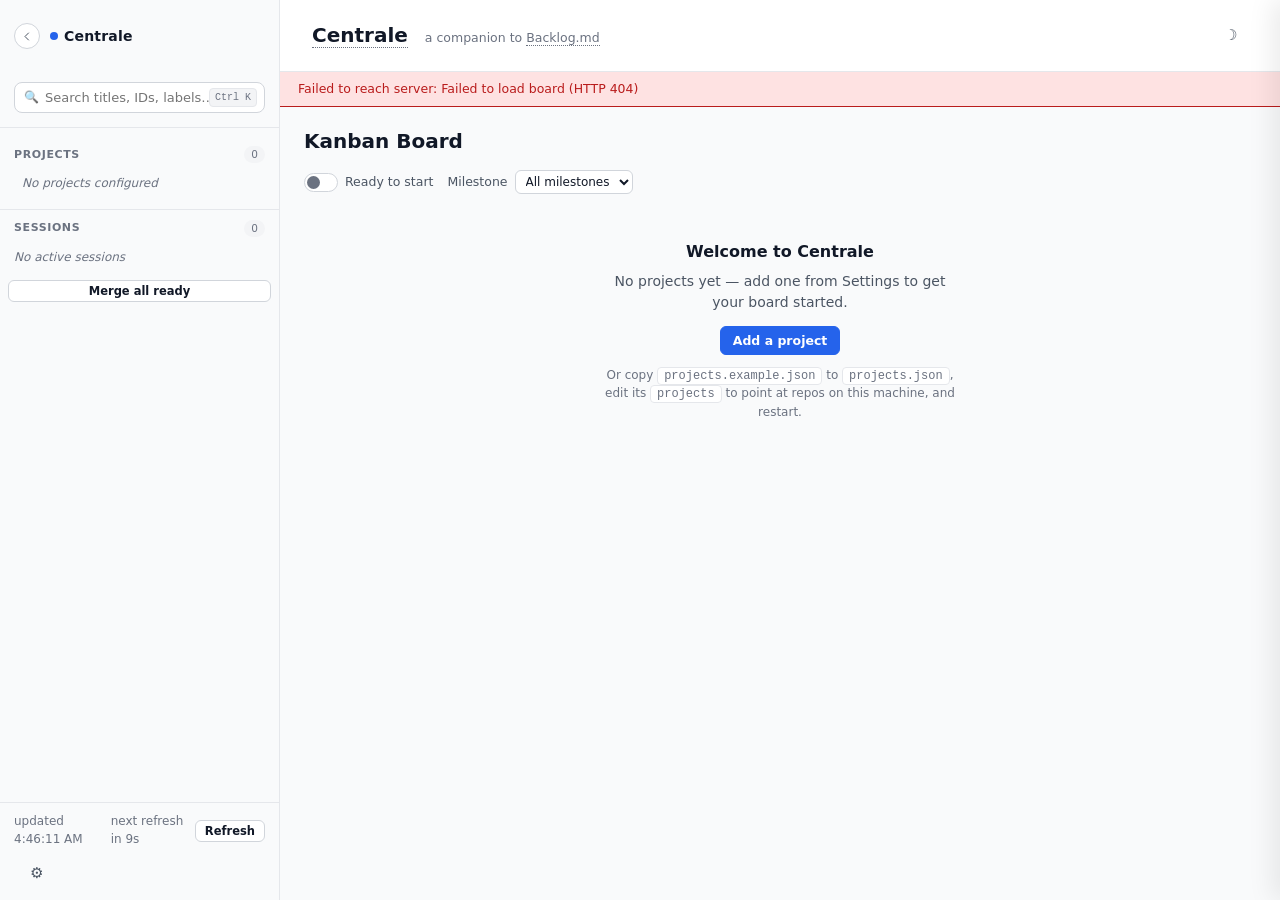
==== static/index.html @ 50bb57e1 "v0.1.0 — first public release" ====
<!DOCTYPE html>
<html lang="en">
<head>
<meta charset="UTF-8">
<meta name="viewport" content="width=device-width, initial-scale=1.0">
<title>Centrale</title>
<!-- Stays inline, in <head>, ahead of the stylesheet: it must run before
     the first styled paint or the wrong theme flashes. The external
     frontend files could not (they load at the end of <body>), so this
     one bootstrap's position is load-bearing and is deliberately not
     moved. -->
<script>
  // Applied before first paint to avoid a flash of the wrong theme.
  // Three states: an explicit choice (data-theme) always wins; with no
  // choice stored, plain CSS `@media (prefers-color-scheme)` follows the
  // system setting live, with no JS needed for that case.
  (function () {
    "use strict";
    var STORAGE_KEY = "centrale-theme";

    function readStored() {
      try {
        var v = window.localStorage.getItem(STORAGE_KEY);
        return (v === "light" || v === "dark") ? v : null;
      } catch (e) {
        return null;
      }
    }

    function apply(theme) {
      var root = document.documentElement;
      if (theme === "light" || theme === "dark") {
        root.setAttribute("data-theme", theme);
      } else {
        root.removeAttribute("data-theme");
      }
    }

    apply(readStored());

    window.CentraleTheme = {
      current: function () {
        var stored = readStored();
        if (stored) return stored;
        try {
          if (window.matchMedia && window.matchMedia("(prefers-color-scheme: dark)").matches) {
            return "dark";
          }
        } catch (e) { /* matchMedia unavailable: fall through to light */ }
        return "light";
      },
      hasExplicitChoice: function () { return !!readStored(); },
      set: function (theme) {
        apply(theme);
        try {
          if (theme === "light" || theme === "dark") {
            window.localStorage.setItem(STORAGE_KEY, theme);
          } else {
            window.localStorage.removeItem(STORAGE_KEY);
          }
        } catch (e) { /* storage unavailable: theme still applied in-memory */ }
      }
    };
  })();
</script>
<!-- Declared here so the browser stops guessing at /favicon.ico (which
     Centrale never served, so every load logged a 404). Sits after the
     theme bootstrap: that script must stay first in <head>. -->
<link rel="icon" type="image/svg+xml" href="/static/favicon.svg">
<link rel="stylesheet" href="/static/styles.css">
</head>
<body>

  <div id="app">
    <aside id="sidebar">
      <div id="sidebar-top">
        <button id="sidebar-toggle" type="button" title="Collapse sidebar" aria-label="Collapse sidebar">
          <!-- Same chevron Backlog.md's own sidebar toggle uses, so the two
               UIs agree on this control: a stroked chevron-left, not the
               filled ◀ glyph this button used to carry (whose weight and
               shape varied with the system font). Rotated 180° by CSS when
               the sidebar is collapsed. -->
          <svg viewBox="0 0 24 24" fill="none" stroke="currentColor" aria-hidden="true">
            <path stroke-linecap="round" stroke-linejoin="round" stroke-width="2" d="M15 19l-7-7 7-7"></path>
          </svg>
        </button>
        <div id="brand"><span class="dot"></span><span class="sidebar-full-only">Centrale</span></div>
      </div>

      <div id="search-box" class="sidebar-full-only">
        <span class="icon">&#128269;</span>
        <input id="search-input" type="text" placeholder="Search titles, IDs, labels&hellip;" autocomplete="off">
        <span class="kbd-hint" id="search-kbd-hint"></span>
        <button type="button" class="search-clear" id="search-clear" aria-label="Clear search" title="Clear search">&#10005;</button>
      </div>

      <nav id="sidebar-nav" class="sidebar-full-only">
        <div class="sidebar-section">
          <div class="sidebar-section-header">
            <span class="sidebar-section-title">Projects</span>
            <span class="sidebar-section-header-right">
              <button type="button" id="projects-reset-all" class="sidebar-reset-all" hidden>All</button>
              <span class="sidebar-section-count" id="projects-count">0</span>
            </span>
          </div>
          <div id="project-chips" class="sidebar-list"></div>
        </div>
        <div class="sidebar-section">
          <div class="sidebar-section-header">
            <span class="sidebar-section-title">Sessions</span>
            <span class="sidebar-section-count" id="sessions-count">0</span>
          </div>
          <div id="sessions-list" class="sidebar-list"></div>
          <button type="button" id="harvest-all-btn" class="btn btn-sm" title="Merge every task/&lt;id&gt; branch across all projects whose safety gates all pass">Merge all ready</button>
        </div>
      </nav>

      <div id="sidebar-footer" class="sidebar-full-only">
        <div id="refresh-area">
          <span id="last-updated"></span>
          <span id="countdown"></span>
          <button class="btn btn-sm" id="refresh-btn">Refresh</button>
        </div>
        <div id="footer-credit">
          <!-- task-107: the build THIS server process started from, as a
               quiet credit beside the gear -- not a control. Filled in by
               shell.js from the board payload; empty until the first
               board load answers. -->
          <span id="version"></span>
          <button type="button" id="settings-open" title="Settings" aria-label="Settings">&#9881;</button>
        </div>
      </div>
    </aside>

    <div id="main">
      <header id="header">
        <!-- task-98: the product's own name is its front door -- anyone
             running Centrale can get from the header to where it came
             from. Styled by inheritance so the h1 still reads as a
             title; see "#header h1 > a" in static/styles.css. -->
        <h1><a href="https://github.com/levantlabs/centrale" target="_blank" rel="noopener noreferrer">Centrale</a> <span class="tagline">a companion to <a href="https://github.com/MrLesk/Backlog.md" target="_blank" rel="noopener noreferrer">Backlog.md</a></span></h1>
        <button id="theme-toggle" type="button" title="Toggle theme"></button>
      </header>

      <div id="global-error" hidden></div>
      <div id="project-errors" hidden></div>
      <div id="tmux-hint-banner" hidden>
        <span id="tmux-hint-text"></span>
        <button type="button" id="tmux-hint-dismiss" aria-label="Dismiss">&#10005;</button>
      </div>
      <!-- task-128: shown only while the checkout this server runs from
           has moved past the commit the process loaded -- the code on
           disk has changed and a restart is needed. Filled in by
           shell.js from the board payload's codeDrift; hidden whenever
           that is null, absent, or the server cannot tell. No dismiss:
           the one way to make it go away is the restart it asks for. -->
      <div id="code-drift-banner" hidden role="status">
        <span id="code-drift-text"></span>
      </div>

      <main id="board-wrap">
        <div id="page-heading-row">
          <h2 id="page-title">Kanban Board</h2>
        </div>
        <div id="filter-row">
          <label class="toggle-field" title="Show only tasks that can be started now: not done, not in progress, and no unfinished dependencies">
            <span class="switch">
              <input type="checkbox" id="ready-toggle">
              <span class="track"><span class="knob"></span></span>
            </span>
            Ready to start
          </label>
          <label class="select-field" id="milestone-field" hidden title="Show only tasks in one milestone. Populated from the milestones present on the loaded board -- milestones themselves are created and renamed with the backlog CLI, not here.">
            Milestone
            <select id="milestone-filter" class="filter-select"></select>
          </label>
        </div>
        <div id="loading-hint">
          <h2>Loading board&hellip;</h2>
          <div>Fetching <code>/api/board</code></div>
        </div>
        <div id="empty-hint" hidden>
          <h2>Welcome to Centrale</h2>
          <div>No projects yet — add one from Settings to get your board started.</div>
          <button type="button" id="empty-hint-add-project" class="btn btn-primary">Add a project</button>
          <div id="empty-hint-alt">Or copy <code>projects.example.json</code> to <code>projects.json</code>, edit its <code>projects</code> to point at repos on this machine, and restart.</div>
        </div>
        <div id="board" hidden></div>
      </main>
    </div>
  </div>

  <div id="drawer-backdrop"></div>
  <aside id="drawer" aria-hidden="true">
    <div id="drawer-header">
      <div class="top-row">
        <div>
          <div id="drawer-title">&nbsp;</div>
          <div id="drawer-id"></div>
        </div>
        <div id="drawer-header-actions">
          <button id="drawer-open-board" class="btn btn-sm" title="Open this task on the Backlog.md board">Open task</button>
          <button id="drawer-close" title="Close (Esc)">&#10005;</button>
        </div>
      </div>
      <div id="drawer-meta-row"></div>
    </div>
    <!-- tabindex="-1" so a refresh that rebuilt the body has somewhere
         inside the drawer to put keyboard focus when the element that
         had it is gone (task-127). Not tab-reachable: only the
         restore path ever focuses it. -->
    <div id="drawer-body" tabindex="-1"></div>
    <div id="drawer-session-area"></div>
    <div id="drawer-pane-area"></div>
    <div id="drawer-harvest-area"></div>
    <div id="drawer-spawn-area"></div>
  </aside>

  <!-- task-73: session theater. Same skeleton as the settings modal
       below; its content is the drawer's #drawer-pane-area node, moved
       in here while open (see openTheater) -- so it is empty otherwise. -->
  <div id="theater-backdrop"></div>
  <div id="theater" role="dialog" aria-modal="true" aria-labelledby="drawer-pane-title" aria-hidden="true"></div>

  <div id="settings-backdrop"></div>
  <div id="settings-modal" role="dialog" aria-modal="true" aria-labelledby="settings-title" aria-hidden="true">
    <div id="settings-header">
      <span id="settings-title">Settings</span>
      <button type="button" id="settings-close" title="Close (Esc)" aria-label="Close settings">&#10005;</button>
    </div>
    <div id="settings-body">
      <div class="settings-section">
        <label class="toggle-field" for="settings-harvest-mode-toggle" title="When on, a background thread merges any branch that passes all five safety gates on its own, roughly every 30 seconds -- no click needed.">
          <span class="switch">
            <input type="checkbox" id="settings-harvest-mode-toggle">
            <span class="track"><span class="knob"></span></span>
          </span>
          Automatically merge branches when all safety gates pass
        </label>
        <div class="settings-hint">Read live -- takes effect on the next auto-merge cycle, no restart needed.</div>
        <div class="settings-field-error" id="settings-error-harvestMode" hidden></div>
      </div>

      <div class="settings-section">
        <label class="toggle-field" for="settings-session-preview-toggle" title="When on, the task drawer of a task with a live tmux session shows a read-only, ~2s-refreshing capture of what the agent is displaying. Off disables the drawer section AND the /api/session-pane endpoint.">
          <span class="switch">
            <input type="checkbox" id="settings-session-preview-toggle">
            <span class="track"><span class="knob"></span></span>
          </span>
          Show the live session pane in the task drawer
        </label>
        <div class="settings-hint">Read-only view of the agent's tmux pane, refreshed about every 2s while the drawer is open. Off also disables the server endpoint, not just the UI.</div>
        <label class="toggle-field" for="settings-session-reply-toggle" id="settings-session-reply-field" style="margin-top: 10px;" title="When on, the live pane gets a single-line reply box plus Esc and Enter buttons, delivered straight into the agent's tmux session (the line as a bracketed paste plus Enter, the two keys by tmux send-keys). Off removes them AND makes POST /api/session-input refuse, while the read-only pane keeps working. Needs the live pane above.">
          <span class="switch">
            <input type="checkbox" id="settings-session-reply-toggle">
            <span class="track"><span class="knob"></span></span>
          </span>
          Allow replying to the agent from the drawer (send text and keys)
        </label>
        <div class="settings-hint">Single-line text replies plus the Esc and Enter keys -- no multi-line input, and no other key. Off removes the reply row and makes the reply endpoint refuse; the read-only pane stays on. Stored as <code>sessionPreview.mode</code>: <code>interact</code> / <code>view</code> / <code>off</code>.</div>
        <div class="settings-field-error" id="settings-error-sessionPreviewMode" hidden></div>
      </div>

      <div class="settings-section">
        <label class="settings-label" for="settings-refresh-interval">Board auto-refresh interval (seconds)</label>
        <input type="number" id="settings-refresh-interval" class="settings-input" min="5" step="1">
        <div class="settings-hint">Only affects future refreshes -- won't change the countdown already running.</div>
        <div class="settings-field-error" id="settings-error-refreshIntervalSeconds" hidden></div>
      </div>

      <div class="settings-section">
        <div class="settings-label">Per-project test command</div>
        <div class="settings-hint" style="margin-top: 0; margin-bottom: 8px;">
          Run against the merged tree before a merge completes; empty = no test gate. Only affects future merge attempts.
        </div>
        <div id="settings-check-commands"></div>
      </div>

      <!-- task-78: the Agents editor. A <details> collapsed by default so
           the settings view stays as quiet as before until it is opened;
           the summary line carries what the old Default-agent section
           showed (the current default) so nothing is lost while closed.
           If the modal ever needs a third heavyweight section, THAT is
           when tabs happen -- not now. -->
      <details class="settings-section" id="settings-agents-section">
        <summary id="settings-agents-summary" title="Which CLI gets spawned for a task, by assignee name. Click to expand.">Agents</summary>
        <div class="settings-agents-body">
          <div class="settings-hint settings-agents-store">Stored in <code>projects.json</code> (the <code>"agents"</code> map next to <code>server.py</code>) -- hand-edit it there if you prefer; edits made here apply live to the next spawn, no restart.</div>
          <div id="settings-agents-table"></div>
          <button type="button" id="settings-add-agent-btn" class="btn btn-sm">+ Add agent</button>
          <div class="settings-field-error" id="settings-error-agents" hidden></div>
          <label class="settings-label settings-agents-default-label" for="settings-default-agent">Default agent</label>
          <select id="settings-default-agent" class="settings-input"></select>
          <div class="settings-hint">Used to spawn a task when no assignee matches a configured agent name.</div>
          <div class="settings-field-error" id="settings-error-defaultAgent" hidden></div>
          <div class="settings-hint">Agent changes are saved with the Save button below, together with the other settings.</div>
        </div>
      </details>

      <div class="settings-section">
        <div class="settings-label">Projects</div>
        <div class="settings-hint" style="margin-top: 0; margin-bottom: 8px;">
          Removing a project only removes it from this dashboard's config -- the repo itself is never touched.
        </div>
        <div id="settings-projects-list"></div>
      </div>

      <div class="settings-section">
        <div class="settings-label">Add a project</div>
        <input type="text" id="settings-add-project-name" class="settings-input" placeholder="Name (e.g. my-app)">
        <div class="settings-field-error" id="settings-error-addProject.name" hidden></div>
        <input type="text" id="settings-add-project-path" class="settings-input" style="margin-top: 6px;" placeholder="Path (e.g. ~/code/my-app)">
        <div class="settings-field-error" id="settings-error-addProject.path" hidden></div>
        <label class="toggle-field" style="margin-top: 10px;" title="Only needed if the repo has no backlog/config.yml yet -- runs 'backlog init' in it.">
          <span class="switch">
            <input type="checkbox" id="settings-add-project-init">
            <span class="track"><span class="knob"></span></span>
          </span>
          Initialize Backlog.md in this repo
        </label>
        <div id="settings-add-project-status" class="settings-hint"></div>
        <button type="button" id="settings-add-project-btn" class="btn btn-sm" style="margin-top: 10px;">Add project</button>
      </div>
    </div>
    <div id="settings-footer">
      <div id="settings-status"></div>
      <button type="button" id="settings-save" class="btn btn-primary">Save</button>
    </div>
  </div>

  <div id="toast-container"></div>

<!-- The frontend: one plain script tag per concern (task-89), all of
     them here at the end of <body> rather than in <head>, because the
     code queries and wires up the markup above as soon as it runs -- so
     this position (DOM already parsed) is load-bearing and there is no
     defer/async. No build step, no bundler, no modules: the files share
     one window.Centrale namespace object, and every cross-file reference
     goes through it (see static/state.js for that seam), which makes
     those references late-bound and this order almost free.

     Almost: a few of the files run statements as they load -- state.js
     reads localStorage, pane.js/shell.js/settings.js attach listeners to
     the markup, main.js fires the first refresh -- so state.js and
     dom.js have to come before those, and main.js has to come last.
     Otherwise the files keep the order the sections had inside the
     single app.js they were split out of. -->
<script src="/static/state.js"></script>
<script src="/static/dom.js"></script>
<script src="/static/api.js"></script>
<script src="/static/tasks.js"></script>
<script src="/static/feedback.js"></script>
<script src="/static/board.js"></script>
<script src="/static/spawn.js"></script>
<script src="/static/harvest.js"></script>
<script src="/static/sessions.js"></script>
<script src="/static/drawer.js"></script>
<script src="/static/pane.js"></script>
<script src="/static/shell.js"></script>
<script src="/static/settings.js"></script>
<script src="/static/main.js"></script>
</body>
</html>
---- static/styles.css ----
/* Palette mirrors Backlog.md's own web UI: Tailwind gray/blue, white
     surfaces over a gray-50 canvas in light, gray-800 surfaces over a
     gray-900 canvas in dark. Light is the default; dark applies either
     automatically (prefers-color-scheme, no stored choice) or explicitly
     ([data-theme], set by the toggle button and persisted). */
  :root {
    color-scheme: light dark;
    --bg: #f9fafb;
    --bg-elevated: #ffffff;
    --bg-card: #ffffff;
    --bg-card-hover: #f9fafb;
    --bg-hover: #f3f4f6;
    --bg-input: #ffffff;
    --border: #e5e7eb;
    --border-strong: #d1d5db;
    --text: #111827;
    --text-dim: #4b5563;
    --text-faint: #6b7280;
    --accent: #2563eb;
    --accent-strong: #1d4ed8;
    --accent-dim: #eff6ff;
    --focus-ring: rgba(59, 130, 246, 0.5);
    --danger: #b91c1c;
    --danger-dim: #fee2e2;
    --warning: #92400e;
    --warning-dim: #fef3c7;
    --success: #15803d;
    --success-dim: #dcfce7;
    --low: #374151;
    --low-dim: #f3f4f6;
    --backdrop: rgba(0, 0, 0, 0.4);
    --shadow-sm: 0 1px 2px 0 rgb(0 0 0 / 0.05);
    --shadow-md: 0 1px 3px 0 rgb(0 0 0 / 0.1), 0 1px 2px -1px rgb(0 0 0 / 0.1);
    --shadow-lg: 0 10px 15px -3px rgb(0 0 0 / 0.1), 0 4px 6px -4px rgb(0 0 0 / 0.1);
    --shadow-drawer: -8px 0 24px rgb(0 0 0 / 0.08);
    --scrollbar-thumb: rgba(0, 0, 0, 0.22);
    --scrollbar-thumb-hover: rgba(0, 0, 0, 0.36);
    --radius-sm: 6px;
    --radius: 8px;
    --radius-lg: 12px;
    --font: ui-sans-serif, system-ui, sans-serif, "Apple Color Emoji", "Segoe UI Emoji", "Segoe UI Symbol", "Noto Color Emoji";
    --mono: ui-monospace, SFMono-Regular, Menlo, Monaco, Consolas, "Liberation Mono", "Courier New", monospace;
  }

  @media (prefers-color-scheme: dark) {
    /* Only when the user hasn't made an explicit choice (no [data-theme]) --
       an explicit choice always wins over the system preference. */
    :root:not([data-theme]) {
      color-scheme: dark;
      --bg: #111827;
      --bg-elevated: #111827;
      --bg-card: #1f2937;
      --bg-card-hover: #374151;
      --bg-hover: #374151;
      --bg-input: #374151;
      --border: #374151;
      --border-strong: #4b5563;
      --text: #f3f4f6;
      --text-dim: #9ca3af;
      --text-faint: #6b7280;
      --accent-dim: rgba(37, 99, 235, 0.2);
      --focus-ring: rgba(96, 165, 250, 0.5);
      --danger: #fca5a5;
      --danger-dim: rgba(127, 29, 29, 0.35);
      --warning: #fcd34d;
      --warning-dim: rgba(120, 53, 15, 0.35);
      --success: #86efac;
      --success-dim: rgba(20, 83, 45, 0.35);
      --low: #d1d5db;
      --low-dim: rgba(55, 65, 81, 0.6);
      --backdrop: rgba(0, 0, 0, 0.6);
      --shadow-sm: 0 1px 2px 0 rgb(0 0 0 / 0.3);
      --shadow-md: 0 1px 3px 0 rgb(0 0 0 / 0.4), 0 1px 2px -1px rgb(0 0 0 / 0.4);
      --shadow-lg: 0 10px 15px -3px rgb(0 0 0 / 0.4), 0 4px 6px -4px rgb(0 0 0 / 0.4);
      --shadow-drawer: -8px 0 28px rgb(0 0 0 / 0.45);
      --scrollbar-thumb: rgba(255, 255, 255, 0.2);
      --scrollbar-thumb-hover: rgba(255, 255, 255, 0.36);
    }
  }

  :root[data-theme="dark"] {
    color-scheme: dark;
    --bg: #111827;
    --bg-elevated: #111827;
    --bg-card: #1f2937;
    --bg-card-hover: #374151;
    --bg-hover: #374151;
    --bg-input: #374151;
    --border: #374151;
    --border-strong: #4b5563;
    --text: #f3f4f6;
    --text-dim: #9ca3af;
    --text-faint: #6b7280;
    --accent-dim: rgba(37, 99, 235, 0.2);
    --focus-ring: rgba(96, 165, 250, 0.5);
    --danger: #fca5a5;
    --danger-dim: rgba(127, 29, 29, 0.35);
    --warning: #fcd34d;
    --warning-dim: rgba(120, 53, 15, 0.35);
    --success: #86efac;
    --success-dim: rgba(20, 83, 45, 0.35);
    --low: #d1d5db;
    --low-dim: rgba(55, 65, 81, 0.6);
    --backdrop: rgba(0, 0, 0, 0.6);
    --shadow-sm: 0 1px 2px 0 rgb(0 0 0 / 0.3);
    --shadow-md: 0 1px 3px 0 rgb(0 0 0 / 0.4), 0 1px 2px -1px rgb(0 0 0 / 0.4);
    --shadow-lg: 0 10px 15px -3px rgb(0 0 0 / 0.4), 0 4px 6px -4px rgb(0 0 0 / 0.4);
    --shadow-drawer: -8px 0 28px rgb(0 0 0 / 0.45);
    --scrollbar-thumb: rgba(255, 255, 255, 0.2);
    --scrollbar-thumb-hover: rgba(255, 255, 255, 0.36);
  }

  * { box-sizing: border-box; }

  html, body {
    height: 100%;
    margin: 0;
    background: var(--bg);
    color: var(--text);
    font-family: var(--font);
    font-size: 14px;
    line-height: 1.45;
    -webkit-font-smoothing: antialiased;
  }

  body {
    display: flex;
    flex-direction: column;
    overflow: hidden;
    transition: background-color .15s ease, color .15s ease;
  }

  * { scrollbar-width: thin; scrollbar-color: var(--scrollbar-thumb) transparent; }
  ::-webkit-scrollbar { width: 10px; height: 10px; }
  ::-webkit-scrollbar-track { background: transparent; }
  ::-webkit-scrollbar-thumb { background-color: var(--scrollbar-thumb); border-radius: 6px; border: 2px solid transparent; background-clip: padding-box; }
  ::-webkit-scrollbar-thumb:hover { background-color: var(--scrollbar-thumb-hover); background-clip: padding-box; }

  button {
    font-family: inherit;
    font-size: inherit;
    cursor: pointer;
  }

  button:disabled { cursor: not-allowed; opacity: 0.55; }

  input[type="text"], input[type="search"] {
    font-family: inherit;
    font-size: inherit;
  }

  a { color: var(--accent); }

  /* ---------------- App shell: sidebar + main ---------------- */

  #app {
    flex: 1 1 auto;
    min-height: 0;
    display: flex;
    flex-direction: row;
    overflow: hidden;
  }

  #sidebar {
    flex: none;
    width: 280px;
    background: var(--bg);
    border-right: 1px solid var(--border);
    display: flex;
    flex-direction: column;
    min-height: 0;
    transition: width .2s ease;
  }
  #sidebar.collapsed { width: 60px; }
  #sidebar.collapsed .sidebar-full-only { display: none; }

  #main {
    flex: 1 1 auto;
    min-width: 0;
    min-height: 0;
    display: flex;
    flex-direction: column;
    overflow: hidden;
  }

  #sidebar-top {
    flex: none;
    display: flex;
    align-items: center;
    gap: 10px;
    padding: 0 14px;
    min-height: 72px;
  }

  #sidebar-toggle {
    flex: none;
    width: 26px; height: 26px;
    border-radius: 50%;
    border: 1px solid var(--border-strong);
    background: var(--bg-card);
    color: var(--text-dim);
    display: flex;
    align-items: center;
    justify-content: center;
    font-size: 11px;
    line-height: 1;
    transition: border-color .12s ease, color .12s ease, transform .2s ease;
  }
  #sidebar-toggle svg { width: 15px; height: 15px; display: block; }
  #sidebar-toggle:hover { color: var(--text); border-color: var(--accent); }
  #sidebar.collapsed #sidebar-toggle { transform: rotate(180deg); }

  #brand {
    font-weight: 700;
    font-size: 14px;
    letter-spacing: 0.2px;
    color: var(--text);
    display: flex;
    align-items: center;
    gap: 6px;
    white-space: nowrap;
    overflow: hidden;
  }
  #brand .dot { width: 8px; height: 8px; border-radius: 50%; background: var(--accent); flex: none; }

  #search-box {
    flex: none;
    position: relative;
    display: flex;
    align-items: center;
    padding: 10px 14px 14px;
    border-bottom: 1px solid var(--border);
  }
  #search-box input {
    width: 100%;
    background: var(--bg-input);
    border: 1px solid var(--border-strong);
    color: var(--text);
    border-radius: var(--radius);
    padding: 7px 28px 7px 30px;
    outline: none;
    font-size: 13px;
    transition: border-color .12s ease, box-shadow .12s ease;
  }
  #search-box input:focus { border-color: var(--accent); box-shadow: 0 0 0 3px var(--focus-ring); }
  #search-box .icon {
    position: absolute;
    left: 24px;
    color: var(--text-faint);
    pointer-events: none;
    font-size: 12px;
  }
  #search-box .kbd-hint {
    position: absolute;
    right: 22px;
    color: var(--text-faint);
    background: var(--bg-hover);
    border: 1px solid var(--border);
    border-radius: 4px;
    padding: 1px 5px;
    font-size: 10px;
    font-family: var(--mono);
    line-height: 1.5;
    pointer-events: none;
    white-space: nowrap;
  }
  /* Hidden once the field is focused or has a query, so it never
     overlaps typed text (mirrors the same idle-hint convention as
     search bars with a visible keyboard shortcut elsewhere). */
  #search-box input:focus ~ .kbd-hint,
  #search-box input:not(:placeholder-shown) ~ .kbd-hint {
    display: none;
  }

  /* The right-hand slot swaps with the kbd hint: empty shows the
     shortcut chip above, a non-empty query shows this clear button
     instead (regardless of focus) -- the two conditions never overlap,
     since :placeholder-shown reflects the value alone. */
  #search-box .search-clear {
    display: none;
    position: absolute;
    /* Positioned against #search-box, which carries 14px of horizontal
       padding -- so an 8px inset INSIDE the input's right edge is 22px
       from the box. At 8px the button overhung the input's border by
       exactly 6px and read as sitting outside the field. */
    right: 22px;
    align-items: center;
    justify-content: center;
    width: 20px;
    height: 20px;
    background: transparent;
    border: none;
    border-radius: 4px;
    color: var(--text-faint);
    font-size: 11px;
    line-height: 1;
    cursor: pointer;
    transition: color .12s ease, background .12s ease;
  }
  #search-box input:not(:placeholder-shown) ~ .search-clear { display: flex; }
  #search-box .search-clear:hover { color: var(--text-dim); background: var(--bg-hover); }
  #search-box .search-clear:focus-visible { outline: none; box-shadow: 0 0 0 3px var(--focus-ring); }

  #sidebar-nav {
    flex: 1 1 auto;
    overflow-y: auto;
    overflow-x: hidden;
    min-height: 0;
    padding: 8px 0;
  }

  .sidebar-section { padding: 6px 0; }
  .sidebar-section + .sidebar-section { border-top: 1px solid var(--border); margin-top: 4px; }
  .sidebar-section-header {
    display: flex;
    align-items: center;
    justify-content: space-between;
    padding: 4px 14px 6px;
  }
  .sidebar-section-title {
    font-size: 11px;
    font-weight: 700;
    text-transform: uppercase;
    letter-spacing: 0.6px;
    color: var(--text-faint);
  }
  .sidebar-section-count {
    font-size: 10.5px;
    color: var(--text-faint);
    background: var(--bg-hover);
    border-radius: 999px;
    padding: 1px 7px;
  }
  .sidebar-section-header-right {
    display: flex;
    align-items: center;
    gap: 6px;
  }
  .sidebar-reset-all {
    font-size: 10.5px;
    font-weight: 600;
    color: var(--accent);
    background: transparent;
    border: none;
    padding: 1px 4px;
    border-radius: 4px;
    cursor: pointer;
  }
  .sidebar-reset-all:hover { background: var(--accent-dim); }
  .sidebar-reset-all:focus-visible { outline: none; box-shadow: 0 0 0 3px var(--focus-ring); }
  .sidebar-list {
    display: flex;
    flex-direction: column;
    gap: 2px;
    padding: 0 8px;
  }
  .sidebar-empty {
    color: var(--text-faint);
    font-size: 12px;
    font-style: italic;
    padding: 6px 14px;
  }

  #harvest-all-btn {
    display: block;
    width: calc(100% - 16px);
    margin: 8px 8px 0;
  }

  #sidebar-footer {
    /* Refresh status on the left, the version credit and the settings
       gear together on the right (task-107) -- the two are one flex
       child so space-between keeps the credit BESIDE the gear instead
       of centring it between the two ends. */
    flex: none;
    display: flex;
    align-items: center;
    justify-content: space-between;
    gap: 8px;
    flex-wrap: wrap;
    padding: 10px 14px;
    border-top: 1px solid var(--border);
  }

  #footer-credit {
    display: flex;
    align-items: center;
    gap: 6px;
    min-width: 0;
  }

  /* task-107: which build this server process is running. Deliberately
     quiet -- the same faint colour and size as the refresh status
     across the footer, no border, no hover, no pointer: it is a credit
     to read, not a control to press. Ellipsised rather than wrapped so
     a long describe string ("v0.1.0-14-g4570911-dirty") can never push
     the gear off the row. */
  #version {
    font-size: 11px;
    color: var(--text-faint);
    white-space: nowrap;
    overflow: hidden;
    text-overflow: ellipsis;
    font-variant-numeric: tabular-nums;
  }

  #theme-toggle, #settings-open {
    background: transparent;
    border: none;
    color: var(--text-dim);
    width: 34px; height: 34px;
    border-radius: var(--radius);
    display: flex;
    align-items: center;
    justify-content: center;
    flex: none;
    font-size: 15px;
    line-height: 1;
    transition: background .12s ease, color .12s ease;
  }
  #theme-toggle:hover, #settings-open:hover { color: var(--text); background: var(--bg-hover); }
  #theme-toggle:focus-visible, #settings-open:focus-visible { outline: none; box-shadow: 0 0 0 3px var(--focus-ring); }

  /* Project + session rows, both rendered as full-width list rows (not
     pill chips) inside the sidebar's PROJECTS / SESSIONS sections. */
  .chip {
    display: flex;
    align-items: center;
    gap: 8px;
    width: 100%;
    padding: 7px 8px;
    border-radius: var(--radius-sm);
    font-size: 12.5px;
    font-weight: 500;
    background: transparent;
    color: var(--text-dim);
    user-select: none;
  }
  .chip-btn { transition: background .12s ease, color .12s ease, opacity .12s ease; }
  .chip-btn.active { background: var(--accent-dim); color: var(--accent); font-weight: 600; }
  .chip-btn:not(.active) { opacity: 0.6; }
  .chip-btn:hover { background: var(--bg-hover); opacity: 1; }
  .chip-btn .warn-mark { color: var(--warning); font-weight: 800; }
  .chip-checkbox {
    flex: none;
    width: 13px;
    height: 13px;
    margin: 0;
    accent-color: var(--text-dim);
    cursor: pointer;
  }
  .chip-checkbox:focus-visible { outline: none; box-shadow: 0 0 0 3px var(--focus-ring); border-radius: 3px; }
  .chip .proj-name { flex: 1 1 auto; min-width: 0; overflow: hidden; text-overflow: ellipsis; white-space: nowrap; }
  .chip .proj-count {
    flex: none;
    font-size: 10.5px;
    font-weight: 600;
    color: var(--text-faint);
    background: var(--bg-hover);
    border-radius: 999px;
    padding: 1px 6px;
  }

  /* ---------------- Slim main-content top bar ---------------- */

  #header {
    flex: none;
    display: flex;
    align-items: center;
    justify-content: space-between;
    padding: 0 32px;
    height: 72px;
    background: var(--bg-elevated);
    border-bottom: 1px solid var(--border);
    z-index: 20;
  }
  #header h1 {
    font-size: 20px;
    font-weight: 700;
    margin: 0;
    color: var(--text);
  }
  #header h1 .tagline {
    margin-left: 10px;
    font-size: 12.5px;
    font-weight: 400;
    color: var(--text-faint);
  }
  /* task-98: the name links to Centrale's own repository, the same quiet
     treatment the tagline's Backlog.md credit gets one rule below -- the
     text's own colour, a dotted underline that goes solid on hover. The
     underline is drawn at the tagline's faint colour rather than at
     currentColor: under 20px bold at the title's full strength a dotted
     rule reads as a solid one, which both shouts and leaves the hover
     state indistinguishable from the resting one. Faint at rest,
     currentColor and solid on hover, so the header stays a title with
     two links in it rather than a row of links. */
  #header h1 > a {
    color: inherit;
    text-decoration: none;
    border-bottom: 1px dotted var(--text-faint);
  }
  #header h1 > a:hover {
    border-bottom-style: solid;
    border-bottom-color: currentColor;
  }
  #header h1 > a:focus-visible {
    outline: 2px solid var(--accent);
    outline-offset: 2px;
    border-radius: 2px;
  }
  /* The tagline names Backlog.md, so it links to it -- the credit belongs
     where the name is. Styled as part of the tagline (same faint colour,
     underline only on hover) so it stays a quiet credit rather than a
     call to action; the rule above gives the title's own link the same
     treatment at the title's colour. */
  #header h1 .tagline a {
    color: inherit;
    text-decoration: none;
    border-bottom: 1px dotted currentColor;
  }
  #header h1 .tagline a:hover { color: var(--text-dim); border-bottom-style: solid; }
  #header h1 .tagline a:focus-visible {
    outline: 2px solid var(--accent);
    outline-offset: 2px;
    border-radius: 2px;
  }

  /* ---------------- Page heading + filter row ---------------- */

  #page-heading-row {
    flex: none;
    display: flex;
    align-items: center;
    justify-content: space-between;
    gap: 12px;
    margin-bottom: 14px;
  }
  #page-title {
    font-size: 20px;
    font-weight: 700;
    margin: 0;
    color: var(--text);
  }

  #filter-row {
    flex: none;
    display: flex;
    flex-wrap: wrap;
    align-items: center;
    gap: 14px;
    margin-bottom: 16px;
  }

  .toggle-field {
    display: flex;
    align-items: center;
    gap: 7px;
    font-size: 12.5px;
    color: var(--text-dim);
    user-select: none;
  }

  .switch {
    position: relative;
    width: 34px;
    height: 19px;
    flex: none;
  }
  .switch input { opacity: 0; width: 0; height: 0; }
  .switch .track {
    position: absolute;
    inset: 0;
    background: var(--bg-input);
    border: 1px solid var(--border-strong);
    border-radius: 999px;
    transition: background .15s ease, border-color .15s ease;
  }
  .switch .knob {
    position: absolute;
    top: 2px; left: 2px;
    width: 13px; height: 13px;
    background: var(--text-faint);
    border-radius: 50%;
    transition: transform .15s ease, background .15s ease;
  }
  .switch input:checked + .track { background: var(--accent-dim); border-color: var(--accent); }
  .switch input:checked + .track .knob { transform: translateX(15px); background: var(--accent); }
  .switch input:disabled + .track { opacity: .45; cursor: not-allowed; }
  .toggle-field.disabled { color: var(--text-faint); cursor: not-allowed; }

  /* task-86: the milestone dropdown sits in the same filter row as the
     ready toggle and borrows its label typography. */
  .select-field {
    display: flex;
    align-items: center;
    gap: 7px;
    font-size: 12.5px;
    color: var(--text-dim);
    user-select: none;
  }
  .filter-select {
    background: var(--bg-input);
    border: 1px solid var(--border-strong);
    color: var(--text);
    padding: 3px 6px;
    border-radius: var(--radius-sm);
    font-size: 12px;
    font-family: inherit;
    max-width: 260px;
  }
  .filter-select:focus { outline: none; border-color: var(--accent); box-shadow: 0 0 0 3px var(--focus-ring); }

  /* ---------------- Settings modal ---------------- */

  #settings-backdrop {
    position: fixed;
    inset: 0;
    background: var(--backdrop);
    opacity: 0;
    pointer-events: none;
    transition: opacity .16s ease;
    z-index: 60;
  }
  #settings-backdrop.open { opacity: 1; pointer-events: auto; }

  #settings-modal {
    position: fixed;
    top: 50%; left: 50%;
    transform: translate(-50%, -48%);
    width: 480px;
    max-width: 92vw;
    max-height: 84vh;
    background: var(--bg-elevated);
    border: 1px solid var(--border);
    border-radius: var(--radius);
    box-shadow: var(--shadow-drawer);
    z-index: 70;
    display: flex;
    flex-direction: column;
    opacity: 0;
    pointer-events: none;
    transition: opacity .16s ease, transform .16s ease;
  }
  #settings-modal.open { opacity: 1; pointer-events: auto; transform: translate(-50%, -50%); }

  #settings-header {
    flex: none;
    display: flex;
    align-items: center;
    justify-content: space-between;
    padding: 14px 18px;
    border-bottom: 1px solid var(--border);
    font-weight: 700;
    font-size: 15px;
  }
  #settings-close {
    background: transparent;
    border: 1px solid var(--border-strong);
    color: var(--text-dim);
    width: 26px; height: 26px;
    border-radius: 50%;
    display: flex;
    align-items: center;
    justify-content: center;
    flex: none;
    font-size: 12px;
    line-height: 1;
  }
  #settings-close:hover { color: var(--text); border-color: var(--accent); }
  #settings-close:focus-visible { outline: none; box-shadow: 0 0 0 3px var(--focus-ring); }

  #settings-body {
    flex: 1 1 auto;
    overflow-y: auto;
    padding: 16px 18px;
  }
  .settings-section { margin-bottom: 20px; }
  .settings-section:last-child { margin-bottom: 0; }
  .settings-label {
    display: block;
    font-size: 12.5px;
    font-weight: 600;
    color: var(--text);
    margin-bottom: 6px;
  }
  .settings-hint {
    font-size: 11.5px;
    color: var(--text-faint);
    margin-top: 5px;
  }
  .settings-hint.error { color: var(--danger); }
  .settings-hint.success { color: var(--success); }
  .settings-input {
    width: 100%;
    background: var(--bg-input);
    border: 1px solid var(--border-strong);
    color: var(--text);
    padding: 6px 9px;
    border-radius: var(--radius-sm);
    font-size: 12.5px;
    font-family: inherit;
  }
  .settings-input:focus { outline: none; border-color: var(--accent); box-shadow: 0 0 0 3px var(--focus-ring); }
  .settings-field-error {
    font-size: 11.5px;
    color: var(--danger);
    margin-top: 4px;
  }
  .settings-check-command-row {
    display: flex;
    align-items: center;
    gap: 8px;
    margin-bottom: 8px;
  }
  .settings-check-command-row:last-child { margin-bottom: 0; }
  .settings-check-command-name {
    flex: none;
    width: 88px;
    font-size: 12px;
    font-weight: 600;
    color: var(--text-dim);
    overflow: hidden;
    text-overflow: ellipsis;
    white-space: nowrap;
  }
  .settings-project-row {
    display: flex;
    align-items: center;
    gap: 8px;
    margin-bottom: 8px;
  }
  .settings-project-row:last-child { margin-bottom: 0; }
  .settings-project-info { flex: 1 1 auto; min-width: 0; }
  .settings-project-name {
    font-size: 12.5px;
    font-weight: 600;
    color: var(--text);
    overflow: hidden;
    text-overflow: ellipsis;
    white-space: nowrap;
  }
  .settings-project-path {
    font-size: 11px;
    color: var(--text-faint);
    overflow: hidden;
    text-overflow: ellipsis;
    white-space: nowrap;
  }

  /* task-78: Agents editor (collapsed <details> section). */
  #settings-agents-section > summary {
    cursor: pointer;
    list-style: none;
    display: flex;
    align-items: center;
    gap: 6px;
    font-size: 12.5px;
    font-weight: 600;
    color: var(--text);
    user-select: none;
    border-radius: var(--radius-sm);
  }
  #settings-agents-section > summary::-webkit-details-marker { display: none; }
  #settings-agents-section > summary::before {
    content: "\25B8";
    font-size: 10px;
    color: var(--text-faint);
    transition: transform .12s ease;
  }
  #settings-agents-section[open] > summary::before { transform: rotate(90deg); }
  #settings-agents-section > summary:focus-visible { outline: none; box-shadow: 0 0 0 3px var(--focus-ring); }
  .settings-agents-summary-detail { font-weight: 400; color: var(--text-faint); }
  .settings-agents-body { margin-top: 8px; }
  .settings-agents-store { margin-top: 0; margin-bottom: 8px; }
  .settings-agents-default-label { margin-top: 14px; }
  .settings-agent-row {
    border: 1px solid var(--border);
    border-radius: var(--radius-sm);
    padding: 8px;
    margin-bottom: 8px;
  }
  .settings-agent-row.builtin { border-style: dashed; }
  .settings-agent-head {
    display: flex;
    align-items: center;
    gap: 8px;
  }
  .settings-agent-name { flex: 1 1 auto; min-width: 0; font-weight: 600; }
  .settings-agent-row.builtin .settings-agent-name {
    background: transparent;
    border-color: transparent;
    color: var(--text-dim);
    padding-left: 0;
  }
  .settings-agent-tag {
    flex: none;
    font-size: 10.5px;
    color: var(--text-faint);
    border: 1px solid var(--border);
    border-radius: 999px;
    padding: 1px 7px;
    white-space: nowrap;
  }
  .settings-agent-tag.warn { color: var(--warning); border-color: var(--warning); background: var(--warning-dim); }
  .settings-agent-cmd, .settings-agent-suffix { margin-top: 6px; }
  .settings-agent-cmd { font-family: var(--mono); font-size: 12px; }
  .settings-agent-warning {
    font-size: 11.5px;
    color: var(--warning);
    margin-top: 4px;
  }
  #settings-status.warning { color: var(--warning); }

  #settings-footer {
    flex: none;
    display: flex;
    align-items: center;
    justify-content: space-between;
    gap: 10px;
    padding: 12px 18px;
    border-top: 1px solid var(--border);
  }
  #settings-status {
    font-size: 12px;
    color: var(--text-faint);
  }
  #settings-status.error { color: var(--danger); }
  #settings-status.success { color: var(--success); }

  #refresh-area {
    display: flex;
    align-items: center;
    gap: 8px;
    font-size: 12px;
    color: var(--text-faint);
  }

  .btn {
    background: var(--bg-card);
    border: 1px solid var(--border-strong);
    color: var(--text);
    padding: 6px 12px;
    border-radius: var(--radius-sm);
    font-weight: 600;
    font-size: 12.5px;
    transition: background .12s ease, border-color .12s ease, box-shadow .12s ease;
  }
  .btn:hover:not(:disabled) { background: var(--bg-hover); border-color: var(--border-strong); }
  .btn:focus-visible { outline: none; box-shadow: 0 0 0 3px var(--focus-ring); }
  .btn-primary { background: var(--accent); border-color: var(--accent); color: #ffffff; }
  .btn-primary:hover:not(:disabled) { background: var(--accent-strong); border-color: var(--accent-strong); }
  .btn-sm { padding: 3px 9px; font-size: 11.5px; border-radius: var(--radius-sm); }
  .btn-danger-outline { border-color: var(--danger); color: var(--danger); background: transparent; }
  /* task-116: the alternative offered under a primary action (the
     drawer's Re-spawn beneath Resume) -- reachable, but visibly not
     the one being recommended. */
  .btn-quiet { background: transparent; border-color: var(--border); color: var(--text-dim); font-weight: 500; }

  /* task-125: the drawer action area's second tier. One wrapping row
     holding every secondary action a branch has -- Resume, Re-spawn and
     the two ways out of a bad attempt -- so none of them reads as a
     stray pill orphaned at its own width beneath the full-width
     primary. Order is DOM order; static/drawer.js sets it by how often
     each action is the right one. */
  .drawer-action-row {
    display: flex;
    flex-wrap: wrap;
    align-items: center;
    gap: 6px;
    margin-top: 8px;
  }

  /* Armed "spawn anyway?" confirm state -- a live session exists elsewhere
     in the same project; a second click within the window proceeds. */
  .btn.confirming, .btn.confirming.btn-primary {
    background: var(--warning-dim);
    border-color: var(--warning);
    color: var(--warning);
  }
  .btn.confirming:hover:not(:disabled) { background: var(--warning-dim); border-color: var(--warning); }
  /* task-125: the armed DESTRUCTIVE confirm, in the drawer's action row.
     The amber above is the "spawn anyway?" tone; an armed discard is one
     click from deleting a branch, so it says so -- and only here, since
     the resting button is quiet like every other member of the row.
     Scoped to the row so the confirms elsewhere on the page keep the
     tone they already have. */
  .drawer-action-row .btn.confirming.btn-danger-outline {
    background: var(--danger-dim);
    border-color: var(--danger);
    color: var(--danger);
  }
  .drawer-action-row .btn.confirming.btn-danger-outline:hover:not(:disabled) {
    background: var(--danger-dim);
    border-color: var(--danger);
  }

  /* ---------------- Global error / hint banners ---------------- */

  #global-error {
    flex: none;
    background: var(--danger-dim);
    border-bottom: 1px solid var(--danger);
    color: var(--danger);
    padding: 8px 18px;
    font-size: 12.5px;
  }

  #project-errors[hidden] { display: none; }
  #project-errors {
    flex: none;
    display: flex;
    flex-direction: column;
    gap: 4px;
    padding: 8px 18px;
    background: var(--warning-dim);
    border-bottom: 1px solid var(--border);
  }
  #project-errors .row {
    font-size: 12px;
    color: var(--warning);
    display: flex;
    gap: 6px;
  }
  #project-errors .row b { color: var(--warning); }

  #tmux-hint-banner[hidden] { display: none; }
  #tmux-hint-banner {
    flex: none;
    display: flex;
    align-items: center;
    justify-content: space-between;
    gap: 12px;
    padding: 8px 18px;
    background: var(--warning-dim);
    border-bottom: 1px solid var(--border);
    color: var(--warning);
    font-size: 12.5px;
  }
  #tmux-hint-banner code {
    font-family: var(--mono);
    background: var(--bg-hover);
    padding: 1px 5px;
    border-radius: 4px;
  }
  #tmux-hint-dismiss {
    flex: none;
    background: transparent;
    border: none;
    color: inherit;
    opacity: 0.75;
    font-size: 12px;
    line-height: 1;
    cursor: pointer;
  }

  /* task-128: the running process is behind its checkout. Same warning
     tint and placement as the tmux hint above -- it is advice, not an
     error -- but with no dismiss control: the restart it asks for is
     the only thing that should make it go away. */
  #code-drift-banner[hidden] { display: none; }
  #code-drift-banner {
    flex: none;
    padding: 8px 18px;
    background: var(--warning-dim);
    border-bottom: 1px solid var(--border);
    color: var(--warning);
    font-size: 12.5px;
  }
  #code-drift-banner code {
    font-family: var(--mono);
    background: var(--bg-hover);
    padding: 1px 5px;
    border-radius: 4px;
    font-variant-numeric: tabular-nums;
  }
  #tmux-hint-dismiss:hover { opacity: 1; }
  #tmux-hint-dismiss:focus-visible { outline: none; box-shadow: 0 0 0 3px var(--focus-ring); border-radius: 4px; }

  /* ---------------- Board ---------------- */

  #board-wrap {
    flex: 1 1 auto;
    min-height: 0;
    overflow: hidden;
    display: flex;
    flex-direction: column;
    padding: 20px 24px 0;
  }

  /* Columns share the available width equally (flex: 1 1 0) down to a
     min-width floor, below which the row scrolls horizontally instead of
     squeezing columns further. */
  #board {
    flex: 1 1 auto;
    min-height: 0;
    display: flex;
    flex-direction: row;
    flex-wrap: nowrap;
    align-items: stretch;
    gap: 16px;
    overflow-x: auto;
    overflow-y: hidden;
    padding-bottom: 16px;
  }

  .column {
    flex: 1 1 0;
    min-width: 256px;
    display: flex;
    flex-direction: column;
    height: 100%;
    background: var(--bg);
    border: 1px solid var(--border);
    border-radius: var(--radius-lg);
    overflow: hidden;
    min-height: 0;
  }

  .column-header {
    flex: none;
    display: flex;
    align-items: center;
    justify-content: space-between;
    padding: 11px 14px;
    border-bottom: 1px solid var(--border);
  }
  .column-header .name {
    font-weight: 700;
    font-size: 13px;
    letter-spacing: 0.2px;
  }
  .column-header .count {
    font-size: 11.5px;
    color: var(--text-faint);
    background: var(--bg-input);
    border-radius: 999px;
    padding: 1px 8px;
  }

  .column-body {
    flex: 1 1 auto;
    min-height: 0;
    overflow-y: auto;
    padding: 10px;
    display: flex;
    flex-direction: column;
    gap: 9px;
  }

  .column-empty {
    color: var(--text-faint);
    font-size: 12px;
    text-align: center;
    padding: 24px 8px;
    font-style: italic;
  }

  /* ---------------- Cards ---------------- */

  .card {
    background: var(--bg-card);
    border: 1px solid var(--border);
    border-radius: var(--radius);
    box-shadow: var(--shadow-sm);
    padding: 10px 11px;
    cursor: pointer;
    transition: border-color .12s ease, background .12s ease, transform .08s ease, box-shadow .12s ease;
    outline: none;
  }
  .card:hover { border-color: var(--border-strong); background: var(--bg-hover); }
  .card:focus-visible { border-color: var(--accent); box-shadow: 0 0 0 3px var(--focus-ring); }
  .card:active { transform: scale(0.995); }

  .card-id {
    font-family: var(--mono);
    font-size: 11px;
    font-weight: 600;
    color: var(--text-faint);
    margin-bottom: 2px;
  }

  .card-title {
    font-size: 13px;
    font-weight: 600;
    color: var(--text);
    margin-bottom: 8px;
    word-break: break-word;
  }

  .card-meta {
    display: flex;
    flex-wrap: wrap;
    align-items: center;
    gap: 6px;
    margin-bottom: 6px;
  }

  .proj-chip {
    font-size: 10.5px;
    font-weight: 700;
    padding: 2px 8px;
    border-radius: 999px;
    letter-spacing: 0.2px;
  }

  .priority-pill {
    font-size: 10px;
    font-weight: 700;
    text-transform: uppercase;
    letter-spacing: 0.4px;
    padding: 2px 7px;
    border-radius: 999px;
  }
  .priority-high { background: var(--danger-dim); color: var(--danger); }
  .priority-medium { background: var(--warning-dim); color: var(--warning); }
  .priority-low { background: var(--low-dim); color: var(--low); }

  .status-dot-ready {
    display: inline-flex;
    align-items: center;
    gap: 4px;
    font-size: 10.5px;
    color: var(--success);
    font-weight: 600;
  }
  .status-dot-ready::before {
    content: "";
    width: 7px; height: 7px;
    border-radius: 50%;
    background: var(--success);
  }

  .status-dot-branch {
    display: inline-flex;
    align-items: center;
    gap: 4px;
    font-size: 10.5px;
    color: var(--warning);
    font-weight: 600;
  }
  .status-dot-branch::before {
    content: "";
    width: 7px; height: 7px;
    border-radius: 50%;
    background: var(--warning);
  }

  /* A branch with uncommitted changes and no live session -- an agent's
     session died mid-work. More prominent than .status-dot-branch (a
     filled pill, not just a dot) since it calls for attention: this
     needs a deliberate Resume, not just an eventual Merge. */
  .badge-interrupted {
    display: inline-flex;
    align-items: center;
    gap: 4px;
    font-size: 10px;
    font-weight: 700;
    color: var(--warning);
    background: var(--warning-dim);
    border: 1px solid var(--warning);
    border-radius: 999px;
    padding: 2px 8px;
    text-transform: uppercase;
    letter-spacing: 0.3px;
  }

  /* task-70: a branch checked out in a worktree Centrale doesn't manage
     (.worktrees/, /tmp, ...) -- work may be continuing there. Same
     filled-pill shape as .badge-interrupted, accent-coloured rather than
     amber: it's information, not a call to Resume. */
  .badge-external {
    display: inline-flex;
    align-items: center;
    gap: 4px;
    font-size: 10px;
    font-weight: 700;
    color: var(--accent-strong);
    background: var(--accent-dim);
    border: 1px solid var(--accent);
    border-radius: 999px;
    padding: 2px 8px;
    text-transform: uppercase;
    letter-spacing: 0.3px;
  }

  .badge-blocked {
    font-size: 10px;
    font-weight: 700;
    color: var(--text-faint);
    background: var(--bg-input);
    border: 1px solid var(--border-strong);
    border-radius: 999px;
    padding: 2px 8px;
    text-transform: uppercase;
    letter-spacing: 0.3px;
  }

  /* task-38/task-62: agentState badges, including codex's honest idle
     turn-end state, plus "likely finished" -- the unknown-but-probably-done fallback (see
     effectiveAgentState()). Same filled-pill shape as .badge-interrupted/
     .badge-blocked above; "likely finished" alone is drawn outlined
     (dashed border, transparent fill) rather than filled, so it never
     reads as confidently as a hook-confirmed "finished". */
  .agent-badge {
    display: inline-flex;
    align-items: center;
    gap: 4px;
    font-size: 10px;
    font-weight: 700;
    border-radius: 999px;
    padding: 2px 8px;
    text-transform: uppercase;
    letter-spacing: 0.3px;
  }
  .agent-badge-working {
    color: var(--accent-strong);
    background: var(--accent-dim);
    border: 1px solid var(--accent);
  }
  .agent-badge-waiting {
    color: var(--warning);
    background: var(--warning-dim);
    border: 1px solid var(--warning);
  }
  .agent-badge-finished {
    color: var(--success);
    background: var(--success-dim);
    border: 1px solid var(--success);
  }
  .agent-badge-idle {
    color: var(--text-muted);
    background: var(--bg-input);
    border: 1px solid var(--text-faint);
  }
  .agent-badge-likely-finished {
    color: var(--success);
    background: transparent;
    border: 1px dashed var(--success);
  }
  .agent-badge-unknown {
    color: var(--text-faint);
    background: var(--bg-input);
    border: 1px solid var(--border-strong);
  }

  .session-row .top .agent-badge { flex: none; }

  .card-labels {
    display: flex;
    flex-wrap: wrap;
    gap: 5px;
    margin-bottom: 6px;
  }
  .label-chip {
    font-size: 10.5px;
    color: var(--text-dim);
    background: var(--bg-input);
    border: 1px solid var(--border);
    border-radius: var(--radius-sm);
    padding: 1px 7px;
  }

  /* task-86: a milestone reads as a release wave, not another label --
     accent-tinted and pill-shaped so it never blends into the neutral,
     square-ish .label-chip chips sitting beside it in the same row. */
  .milestone-chip {
    font-size: 10.5px;
    color: var(--accent);
    background: var(--accent-dim);
    border: 1px solid var(--accent);
    border-radius: 999px;
    padding: 1px 8px;
    font-weight: 600;
  }

  /* task-86: the drawer's milestone row -- one chip under its heading,
     matching the card's chip. */
  .drawer-milestone-row {
    display: flex;
    flex-wrap: wrap;
    gap: 5px;
  }

  .card-footer {
    display: flex;
    justify-content: flex-end;
    margin-top: 4px;
  }

  .spawn-inline {
    width: 100%;
    margin-top: 2px;
    font-size: 11px;
  }
  .spawn-status-line {
    font-size: 10.5px;
    margin-top: 6px;
    padding: 6px 8px;
    border-radius: var(--radius-sm);
    background: var(--bg-input);
    word-break: break-all;
  }
  .spawn-status-line.error { color: var(--danger); background: var(--danger-dim); }
  .spawn-status-line.success { color: var(--success); }
  .spawn-status-line .attach-row { display: flex; align-items: center; gap: 6px; margin-top: 4px; }
  .spawn-status-line code {
    font-family: var(--mono);
    background: var(--bg-card);
    padding: 2px 5px;
    border-radius: 4px;
    flex: 1 1 auto;
    overflow-x: auto;
    white-space: nowrap;
  }

  /* ---------------- Empty / loading states ---------------- */

  #empty-hint, #loading-hint {
    margin: auto;
    text-align: center;
    color: var(--text-dim);
    max-width: 420px;
    padding: 30px;
  }
  #empty-hint h2, #loading-hint h2 { color: var(--text); font-size: 16px; margin: 0 0 8px; }
  #empty-hint code, #loading-hint code {
    background: var(--bg-card);
    border: 1px solid var(--border);
    padding: 1px 6px;
    border-radius: 4px;
    font-family: var(--mono);
  }
  /* task-53: the first-run empty state's own call to action + fallback
     copy-the-example note, spaced apart from the plain descriptive text
     #empty-hint/#loading-hint otherwise share. */
  #empty-hint-add-project { margin-top: 14px; }
  #empty-hint-alt { margin-top: 12px; font-size: 12px; color: var(--text-faint); }

  /* ---------------- Drawer ---------------- */

  #drawer-backdrop {
    position: fixed;
    inset: 0;
    background: var(--backdrop);
    opacity: 0;
    pointer-events: none;
    transition: opacity .16s ease;
    z-index: 40;
  }
  #drawer-backdrop.open { opacity: 1; pointer-events: auto; }

  #drawer {
    position: fixed;
    top: 0; right: 0;
    height: 100%;
    width: 440px;
    max-width: 94vw;
    background: var(--bg-elevated);
    border-left: 1px solid var(--border);
    box-shadow: var(--shadow-drawer);
    transform: translateX(100%);
    transition: transform .18s ease, width .18s ease;
    z-index: 50;
    display: flex;
    flex-direction: column;
  }
  #drawer.open { transform: translateX(0); }
  /* task-68: wide mode, for READING the live pane rather than glancing
     at it. 440px is a summary width; the tmux grid is 80 columns of
     11.5px monospace (~7px per cell => ~560px) plus the <pre>'s own
     padding/border and the section padding, so 660px shows the whole
     grid without a horizontal scrollbar. Capped at 90vw so the backdrop
     (and its click-to-close) always stays reachable. Only ever set
     while the pane section is present -- the toggle lives in that
     section's header, so the drawer is never stuck wide with no way
     back (see applyDrawerWidth). */
  #drawer.wide {
    width: 660px;
    max-width: 90vw;
  }
  #drawer.wide .drawer-pane-pre { max-height: 560px; }

  #drawer-header {
    flex: none;
    padding: 16px 18px 12px;
    border-bottom: 1px solid var(--border);
  }
  #drawer-header .top-row {
    display: flex;
    align-items: flex-start;
    justify-content: space-between;
    gap: 10px;
  }
  #drawer-title {
    font-size: 16px;
    font-weight: 700;
    line-height: 1.3;
  }
  #drawer-id {
    font-family: var(--mono);
    font-size: 11.5px;
    color: var(--text-faint);
    margin-top: 3px;
  }
  #drawer-close {
    background: transparent;
    border: 1px solid var(--border-strong);
    color: var(--text-dim);
    width: 28px; height: 28px;
    border-radius: 50%;
    display: flex;
    align-items: center;
    justify-content: center;
    flex: none;
    font-size: 15px;
    line-height: 1;
  }
  #drawer-close:hover { color: var(--text); border-color: var(--accent); }
  #drawer-close:focus-visible { outline: none; box-shadow: 0 0 0 3px var(--focus-ring); }

  #drawer-meta-row {
    display: flex;
    flex-wrap: wrap;
    gap: 6px;
    margin-top: 10px;
  }

  #drawer-body {
    /* flex-shrink is deliberately huge: the body scrolls internally, so
       when the drawer is short of room the body must give up its height
       FIRST -- otherwise proportional shrink squeezes the pane footer to
       its floor even on windows tall enough to show a full capture. */
    flex: 1 1000 auto;
    overflow-y: auto;
    padding: 16px 18px 24px;
    min-height: 0;
  }
  /* The body is tabindex="-1" only so a refresh that rebuilt it has
     somewhere inside the drawer to put keyboard focus when the element
     that had it is gone (task-127). It is a holding position, not a
     control, and it is not tab-reachable -- but a viewer who reached
     the lost element by keyboard has :focus-visible primed, and the
     UA's ring would then be drawn around the whole scrolling body (a
     black box the width of the drawer -- measured). The next Tab lands
     on a real control, which shows its own ring. */
  #drawer-body:focus, #drawer-body:focus-visible { outline: none; }

  .drawer-section {
    margin-bottom: 22px;
  }
  .drawer-section h3 {
    font-size: 11px;
    text-transform: uppercase;
    letter-spacing: 0.6px;
    color: var(--text-faint);
    margin: 0 0 8px;
    font-weight: 700;
  }

  /* task-97: the self-announcing section header. The <h3> keeps the
     look it always had; the button inside it is the whole header row --
     caret, name, and the count that says what the section holds ("2/6",
     "1", "214 words") without anyone having to scroll to it. A folded
     section keeps its header and drops its body, so a 200-word
     description can no longer bury everything under it. */
  .drawer-section-toggle {
    display: flex;
    align-items: center;
    gap: 7px;
    width: 100%;
    padding: 2px 0;
    background: none;
    border: none;
    border-radius: var(--radius-sm);
    color: inherit;
    font: inherit;
    letter-spacing: inherit;
    text-transform: inherit;
    text-align: left;
    cursor: pointer;
  }
  .drawer-section-toggle:hover { color: var(--text-dim); }
  .drawer-section-toggle:focus-visible {
    outline: none;
    box-shadow: 0 0 0 3px var(--focus-ring);
  }
  .drawer-section-caret {
    flex: none;
    width: 7px;
    height: 7px;
    margin-left: 2px;
    border-right: 1.5px solid currentColor;
    border-bottom: 1.5px solid currentColor;
    transform: rotate(45deg) translate(-1px, -1px);
    transition: transform .12s ease;
  }
  .drawer-section.collapsed .drawer-section-caret {
    transform: rotate(-45deg) translate(-1px, 1px);
  }
  .drawer-section-name { min-width: 0; }
  .drawer-section-count {
    margin-left: auto;
    flex: none;
    font-family: var(--mono);
    font-size: 10.5px;
    letter-spacing: 0;
    text-transform: none;
    font-weight: 600;
    color: var(--text-dim);
    background: var(--bg-card);
    border: 1px solid var(--border);
    border-radius: 999px;
    padding: 1px 7px;
  }
  .drawer-section.collapsed > .drawer-section-body { display: none; }
  .drawer-section.collapsed > h3 { margin-bottom: 0; }
  /* Folded sections stack tightly on purpose: the point of folding is
     to fit the headers below into the same glance. */
  .drawer-section.collapsed { margin-bottom: 10px; }

  /* The cue that there is more ticket below. Sticky rather than fixed
     so it rides the bottom edge of the scrollport with no scroll
     handler of its own to position it; the .has-more class (set by
     syncDrawerBodyFade) is what decides whether it is painted at all,
     so a drawer whose content fits shows no false bottom. */
  .drawer-body-fade {
    position: sticky;
    bottom: 0;
    height: 28px;
    margin-top: -28px;
    pointer-events: none;
    opacity: 0;
    transition: opacity .12s ease;
    background: linear-gradient(to bottom, transparent, var(--bg-elevated));
  }
  #drawer-body.has-more .drawer-body-fade { opacity: 1; }
  .drawer-text {
    white-space: pre-wrap;
    word-break: break-word;
    color: var(--text);
    font-size: 13px;
  }
  .drawer-empty {
    color: var(--text-faint);
    font-size: 12.5px;
    font-style: italic;
  }

  .ac-item {
    display: flex;
    align-items: flex-start;
    gap: 8px;
    padding: 5px 0;
    font-size: 13px;
  }
  .ac-item input[type="checkbox"] {
    margin-top: 3px;
    accent-color: var(--accent);
  }
  .ac-item.checked span { color: var(--text-faint); text-decoration: line-through; }

  .drawer-branch-section {
    border: 1px solid var(--warning);
    background: var(--warning-dim);
    border-radius: 8px;
    padding: 12px 14px;
  }
  .drawer-branch-section h3 { color: var(--warning); }
  .drawer-branch-section h4 {
    font-size: 11px;
    text-transform: uppercase;
    letter-spacing: 0.6px;
    color: var(--text-faint);
    margin: 14px 0 6px;
    font-weight: 700;
  }
  .drawer-branch-hint {
    font-size: 12px;
    color: var(--text-faint);
    margin-bottom: 10px;
  }
  .drawer-branch-status { margin-bottom: 6px; }

  .dep-item {
    display: flex;
    align-items: center;
    gap: 8px;
    padding: 6px 10px;
    background: var(--bg-card);
    border: 1px solid var(--border);
    border-radius: var(--radius-sm);
    margin-bottom: 6px;
    font-size: 12.5px;
    outline: none;
  }
  .dep-item .dep-id { font-family: var(--mono); color: var(--text); flex-shrink: 0; }
  .dep-item .dep-title { color: var(--text); flex: 1; word-break: break-word; }
  .dep-item .dep-title.unknown { color: var(--text-faint); font-style: italic; }
  .dep-item .dep-status { color: var(--text-dim); font-size: 11.5px; flex-shrink: 0; }
  .dep-item .dep-status.unknown { color: var(--text-faint); font-style: italic; }
  .dep-item-linked { cursor: pointer; transition: border-color .12s ease, background .12s ease; }
  .dep-item-linked:hover { border-color: var(--border-strong); background: var(--bg-hover); }
  .dep-item-linked:focus-visible { border-color: var(--accent); box-shadow: 0 0 0 3px var(--focus-ring); }

  #drawer-detail-loading, #drawer-detail-error {
    color: var(--text-dim);
    font-size: 13px;
    padding: 10px 0;
  }
  #drawer-detail-error { color: var(--danger); }

  /* :not(:empty) rather than unconditional -- either area is left with
     no children when it doesn't apply to the task's current lifecycle
     state (see renderDrawerSpawnArea/renderDrawerHarvestArea), and an
     empty div shouldn't draw a stray divider/padding. Harvest (Merge,
     the primary action when a branch exists) is above spawn (Spawn, or
     the subtler Re-spawn) in the DOM, so each gets its own divider from
     whatever's above it when both are populated at once. */
  #drawer-session-area:not(:empty), #drawer-pane-area:not(:empty), #drawer-harvest-area:not(:empty), #drawer-spawn-area:not(:empty) {
    flex: none;
    padding: 14px 18px 18px;
    border-top: 1px solid var(--border);
    background: var(--bg-elevated);
  }
  /* The pane footer is the tall one, so it alone is allowed to shrink:
     on a short window the capture <pre> compresses (scrolling
     internally, never below ~4 lines) instead of the footer stack
     pushing the drawer's bottom off screen. */
  #drawer-pane-area:not(:empty) {
    /* overflow: hidden is load-bearing: it disables the flex automatic
       minimum size (which would otherwise pin this footer at its full
       content height and push the drawer's bottom off screen on a short
       window). The explicit min-height is the floor -- room for the
       section header, a ~4-line capture, and the reply row -- so
       shrinking stops there and the <pre> scrolls internally. */
    flex: 0 1 auto;
    min-height: 168px;
    overflow: hidden;
    display: flex;
    flex-direction: column;
  }
  /* task-97: and the pane footer is capped, because the ticket body has
     to keep a real share of the drawer when a session is live -- it was
     measured at 155px against 1113px of content while the pane below it
     took 468px. Only the ceiling moves: the flex model above is
     untouched, so on a short window the pane still shrinks to its floor
     exactly as before. 248px is the floor of a USEFUL pane (header +
     ~4-line capture + reply row), so the cap never clips the reply row;
     above ~830px of window the 30vh share takes over and a taller
     window still gives the pane more. Scoped to the drawer's own child:
     the theater (which MOVES this element into itself, see task-73) and
     wide mode below both exist for reading the pane, and neither is
     capped. */
  #drawer > #drawer-pane-area:not(:empty) { max-height: max(248px, 30vh); }
  #drawer.wide > #drawer-pane-area:not(:empty) { max-height: none; }
  #drawer-pane-area:not(:empty) > * { flex: none; }
  #drawer-pane-area:not(:empty) > .drawer-pane-pre {
    flex: 0 1 auto;
    min-height: 66px;
  }

  /* task-60: the read-only live pane. Its own element, filled and
     emptied ONLY by the pane poller (syncDrawerPanePolling and friends),
     never by renderAll()/renderDrawerSessionArea() -- so a ~2s pane
     refresh touches this subtree alone and the board's render-skip
     gate / lane scroll positions (task-50) never notice it. */
  .drawer-pane-header {
    display: flex;
    align-items: center;
    justify-content: space-between;
    gap: 8px;
    margin-bottom: 6px;
  }
  .drawer-pane-header-right {
    display: flex;
    align-items: center;
    gap: 8px;
    min-width: 0;
  }
  .drawer-pane-wide-toggle { white-space: nowrap; }
  .drawer-pane-wide-toggle[aria-pressed="true"] { border-color: var(--accent); color: var(--text); }
  .drawer-pane-header h3 {
    font-size: 11px;
    text-transform: uppercase;
    letter-spacing: 0.6px;
    color: var(--text-faint);
    margin: 0;
    font-weight: 700;
  }
  .drawer-pane-age {
    font-size: 11px;
    color: var(--text-faint);
    font-variant-numeric: tabular-nums;
    white-space: nowrap;
  }
  .drawer-pane-age.stale { color: var(--warning); }
  .drawer-pane-pre {
    margin: 0;
    padding: 8px 10px;
    max-height: 280px;
    overflow: auto;
    font-family: var(--mono);
    font-size: 11.5px;
    line-height: 1.35;
    white-space: pre;
    color: var(--text);
    background: var(--bg-card);
    border: 1px solid var(--border);
    border-radius: var(--radius-sm);
  }
  .drawer-pane-pre.empty { color: var(--text-faint); font-style: italic; white-space: pre-wrap; }
  .drawer-pane-error {
    margin-top: 6px;
    font-size: 11.5px;
    color: var(--danger);
  }

  /* task-61: the reply row under the pane. Also written only by the pane
     poller code (see syncDrawerPaneReplyRow), for the same task-50 reason
     as the pane itself. */
  .drawer-pane-reply { margin-top: 8px; }
  .drawer-pane-reply-form { display: flex; gap: 6px; align-items: center; }
  .drawer-pane-reply-input { flex: 1 1 auto; font-family: var(--mono); font-size: 12px; padding: 5px 8px; }
  .drawer-pane-reply-input:disabled { opacity: .55; cursor: not-allowed; }
  /* task-135: Esc / Enter read as keycaps beside Send, not as more verbs. */
  .drawer-pane-reply-key { font-family: var(--mono); min-width: 34px; flex: 0 0 auto; }
  .drawer-pane-reply-status {
    display: block;
    margin-top: 6px;
    font-size: 11px;
    color: var(--text-faint);
    font-variant-numeric: tabular-nums;
  }
  .drawer-pane-reply-status.stale, .drawer-pane-reply-status.error { color: var(--warning); }
  .drawer-pane-reply-status.error { color: var(--danger); }
  .drawer-pane-reply-status.success { color: var(--success, var(--accent)); }
  .drawer-pane-reply-note { margin-top: 6px; font-size: 11px; color: var(--text-faint); line-height: 1.35; }

  /* ---------------- Session theater (task-73) ---------------- */
  /* The READING/REPLYING tier above the drawer's wide mode (task-68 is
     the glance tier): the settings-modal skeleton -- a fixed dimmed
     backdrop plus a fixed, centered dialog layer with .open classes --
     at ~90vw x 85vh, stacked above the drawer (z 50) so the drawer sits
     untouched underneath for when the theater closes. Never a browser
     window. #drawer-pane-area is MOVED into #theater while open (see
     openTheater), so the rules below key on the very same ids/classes
     the drawer uses and only relax the drawer footer's constraints: the
     capture <pre> grows to fill the dialog (80 columns fit with room to
     spare at this width) and the reply row, when the tier has one,
     docks at the bottom. The Expand/Narrow toggle is meaningless in
     here and hidden; the task label is shown only in here, where the
     drawer header that normally names the task is behind the backdrop. */
  #theater-backdrop {
    position: fixed;
    inset: 0;
    background: var(--backdrop);
    opacity: 0;
    pointer-events: none;
    transition: opacity .16s ease;
    z-index: 60;
  }
  #theater-backdrop.open { opacity: 1; pointer-events: auto; }
  #theater {
    position: fixed;
    top: 50%; left: 50%;
    transform: translate(-50%, -48%);
    width: 90vw;
    height: 85vh;
    background: var(--bg-elevated);
    border: 1px solid var(--border);
    border-radius: var(--radius);
    box-shadow: var(--shadow-drawer);
    z-index: 70;
    display: flex;
    flex-direction: column;
    opacity: 0;
    pointer-events: none;
    transition: opacity .16s ease, transform .16s ease;
  }
  #theater.open { opacity: 1; pointer-events: auto; transform: translate(-50%, -50%); }
  #theater > #drawer-pane-area:not(:empty) {
    flex: 1 1 auto;
    min-height: 0;
    border-top: 0;
  }
  #theater > #drawer-pane-area:not(:empty) > .drawer-pane-pre {
    flex: 1 1 auto;
    min-height: 0;
    max-height: none;
    font-size: 13px;
  }
  #theater .drawer-pane-wide-toggle { display: none; }
  .drawer-pane-header-left { display: flex; align-items: baseline; gap: 10px; min-width: 0; }
  .drawer-pane-theater-task {
    display: none;
    font-size: 12px;
    color: var(--text-dim);
    white-space: nowrap;
    overflow: hidden;
    text-overflow: ellipsis;
  }
  #theater .drawer-pane-theater-task { display: inline; }
  .drawer-pane-theater-toggle { white-space: nowrap; }
  .drawer-pane-theater-toggle[aria-pressed="true"] { border-color: var(--accent); color: var(--text); }

  /* ---------------- Session theater: task rail (task-93) ---------------- */
  /* A second column in the theater carrying the open ticket's read-only
     detail, so reading what the agent is doing no longer hides what it
     was asked to do. Deliberately a block of its own: delete these rules,
     the task-93 block in static/pane.js with its two call lines in
     openTheater/closeTheater, the detail stash in static/drawer.js and
     the centrale-theater-rail-collapsed key in static/state.js, and the
     theater above is exactly task-73's again. Nothing here modifies a
     rule above it -- the row layout and the pane's min-width are keyed on
     .has-rail, a class that exists only while the rail node does. */
  #theater.has-rail { flex-direction: row; }
  #theater.has-rail > #drawer-pane-area:not(:empty) { min-width: 0; }
  .theater-rail {
    flex: 0 0 320px;
    width: 320px;
    min-width: 0;
    display: flex;
    flex-direction: column;
    gap: 16px;
    padding: 16px 16px 18px;
    overflow-y: auto;
    border-right: 1px solid var(--border);
    background: var(--bg);
  }
  /* Collapsed (by choice, or automatically below the viewport threshold):
     out of the layout entirely, so the pane gets the full theater width. */
  #theater.rail-collapsed .theater-rail { display: none; }
  .theater-rail-head { display: flex; flex-direction: column; gap: 6px; }
  .theater-rail-id {
    font-family: var(--mono);
    font-size: 11px;
    color: var(--text-faint);
  }
  .theater-rail-title { font-size: 15px; font-weight: 600; line-height: 1.3; color: var(--text); }
  .theater-rail-chips { display: flex; flex-wrap: wrap; gap: 6px; margin-top: 2px; }
  .theater-rail-branch-chip {
    border-color: var(--warning);
    color: var(--warning);
    background: var(--warning-dim);
  }
  .theater-rail-section { display: flex; flex-direction: column; }
  .theater-rail-h {
    display: flex;
    align-items: baseline;
    gap: 8px;
    margin: 0 0 6px;
    font-size: 11px;
    font-weight: 600;
    text-transform: uppercase;
    letter-spacing: 0.6px;
    color: var(--text-faint);
  }
  /* Which copy of the acceptance criteria is on screen -- the agent's
     branch or main -- said out loud, never inferred from the ticks. */
  .theater-rail-source {
    text-transform: none;
    letter-spacing: 0;
    font-weight: 500;
    font-size: 10px;
    padding: 1px 6px;
    border-radius: 999px;
    border: 1px solid var(--border-strong);
    color: var(--text-dim);
  }
  .theater-rail-h .theater-rail-source { margin-left: auto; }
  .theater-rail-hint { font-size: 11px; color: var(--text-faint); line-height: 1.4; margin-bottom: 4px; }
  .theater-rail-text { max-height: 40vh; overflow-y: auto; }
  .theater-rail-foot {
    margin-top: auto;
    padding-top: 12px;
    border-top: 1px solid var(--border);
    font-size: 11px;
    color: var(--text-faint);
    line-height: 1.4;
  }
  .theater-rail-toggle { white-space: nowrap; }
  .theater-rail-toggle[aria-pressed="true"] { border-color: var(--accent); color: var(--text); }
  /* The rail is a theater column and nothing else: never visible in the
     drawer, where the same detail is already the drawer's own body. */
  #drawer .theater-rail, #drawer .theater-rail-toggle { display: none; }

  #drawer-session-area .agent-badge { margin-bottom: 8px; }

  /* task-38: the attach command needs to be impossible to miss for a
     waiting session -- the agent asked a question and is blocked on the
     user. Amber-tinted, like the badge itself, rather than the neutral
     .spawn-status-line/.attach-row treatment used elsewhere. */
  .drawer-waiting-attach {
    display: flex;
    align-items: center;
    gap: 6px;
    margin: 8px 0;
    padding: 8px 9px;
    border-radius: var(--radius-sm);
    background: var(--warning-dim);
    border: 1px solid var(--warning);
  }
  .drawer-waiting-attach code {
    font-family: var(--mono);
    background: var(--bg-card);
    padding: 2px 5px;
    border-radius: 4px;
    flex: 1 1 auto;
    overflow-x: auto;
    white-space: nowrap;
    font-size: 11.5px;
  }

  /* ---------------- Sessions list (sidebar section) ---------------- */

  #sessions-list {
    display: flex;
    flex-direction: column;
    gap: 6px;
    padding: 0 8px;
  }

  .session-row {
    padding: 8px 9px;
    border-radius: var(--radius-sm);
    background: var(--bg-card);
    border: 1px solid var(--border);
    font-size: 12px;
  }
  /* task-46: a row whose project/task resolves to real board data opens
     the drawer on click -- same affordance pattern as .card/.dep-item-
     linked (cursor, hover border/background, focus-visible ring). A row
     that can't be resolved (unparseable session name, or the task isn't
     in the currently loaded board data) never gets this class and stays
     inert. */
  .session-row-linked { cursor: pointer; outline: none; transition: border-color .12s ease, background .12s ease; }
  .session-row-linked:hover { border-color: var(--border-strong); background: var(--bg-hover); }
  .session-row-linked:focus-visible { border-color: var(--accent); box-shadow: 0 0 0 3px var(--focus-ring); }
  .session-row .top {
    display: flex;
    justify-content: space-between;
    align-items: center;
    gap: 6px;
  }
  .session-row .name { font-family: var(--mono); color: var(--text); font-size: 11px; word-break: break-all; }
  .session-row .live-dot { color: var(--success); font-size: 10px; }
  .session-row .created { color: var(--text-faint); font-size: 10.5px; margin-top: 3px; }
  .session-row .session-files {
    color: var(--text-faint);
    font-size: 10.5px;
    margin-top: 3px;
    white-space: nowrap;
    overflow: hidden;
    text-overflow: ellipsis;
    font-family: var(--mono);
  }
  .session-row .attach-row { display: flex; align-items: center; gap: 6px; margin-top: 6px; }
  .session-row code {
    font-family: var(--mono);
    background: var(--bg-input);
    padding: 2px 5px;
    border-radius: 4px;
    flex: 1 1 auto;
    overflow-x: auto;
    white-space: nowrap;
    font-size: 10.5px;
  }
  .sessions-empty { color: var(--text-faint); font-size: 12px; font-style: italic; padding: 6px 6px; }

  .tooltip-host { position: relative; }

  .chip:focus-visible, #sidebar-toggle:focus-visible {
    outline: none;
    box-shadow: 0 0 0 3px var(--focus-ring);
  }

  /* ---------------- Open-board buttons ---------------- */

  .chip-open-board {
    background: transparent;
    border: none;
    color: inherit;
    font-size: 12px;
    line-height: 1;
    padding: 0 0 0 3px;
    opacity: 0.7;
    display: inline-flex;
    align-items: center;
  }
  .chip-open-board:hover { opacity: 1; }
  .chip-open-board:focus-visible { outline: none; box-shadow: 0 0 0 3px var(--focus-ring); border-radius: 3px; }

  #drawer-header-actions {
    display: flex;
    align-items: center;
    gap: 8px;
    flex: none;
  }

  /* ---------------- Toasts ---------------- */

  #toast-container {
    position: fixed;
    top: 14px;
    right: 14px;
    z-index: 60;
    display: flex;
    flex-direction: column;
    gap: 8px;
    max-width: 360px;
  }

  .toast {
    background: var(--bg-elevated);
    border: 1px solid var(--border-strong);
    border-radius: var(--radius-sm);
    padding: 10px 12px;
    font-size: 12.5px;
    box-shadow: var(--shadow-lg);
    display: flex;
    align-items: flex-start;
    gap: 8px;
  }
  .toast.error { border-color: var(--danger); color: var(--danger); }
  .toast.success { border-color: var(--success); color: var(--success); }
  /* task-157: a stale board is not a failure and not a success -- it is
     something to act on when convenient, which is what the amber says. */
  .toast.warn { border-color: var(--warning); color: var(--warning); }
  .toast .toast-msg { flex: 1 1 auto; word-break: break-word; }
  .toast .toast-close {
    background: transparent;
    border: none;
    color: inherit;
    opacity: 0.7;
    font-size: 13px;
    line-height: 1;
    flex: none;
  }
  .toast .toast-close:hover { opacity: 1; }

  /* task-97: on a short window the drawer's own chrome -- header, body
     and footer padding -- is what the ticket body is competing with, so
     it tightens up. Nothing is hidden or reordered and no flex rule
     changes; this is vertical rhythm only, and it applies to the drawer
     alone (the board and the theater keep their spacing). Measured at
     640px of viewport with a live session: it roughly doubles the
     body's visible content region. */
  @media (max-height: 760px) {
    #drawer-header { padding: 10px 18px 8px; }
    #drawer-meta-row { margin-top: 6px; }
    #drawer-body { padding: 10px 18px 14px; }
    #drawer .drawer-section { margin-bottom: 16px; }
    #drawer .drawer-section.collapsed { margin-bottom: 7px; }
    #drawer-session-area:not(:empty), #drawer-harvest-area:not(:empty), #drawer-spawn-area:not(:empty) {
      padding: 10px 18px 12px;
    }
  }

  /* Below this width there isn't room for the sidebar to sit alongside
     the board in normal flow, so it floats over the content instead
     (like the drawer already does) rather than shrinking the board. */
  @media (max-width: 880px) {
    #sidebar {
      position: fixed;
      top: 0; left: 0; bottom: 0;
      z-index: 45;
      box-shadow: var(--shadow-lg);
    }
    #drawer, #drawer.wide { width: 100vw; max-width: 100vw; }
  }
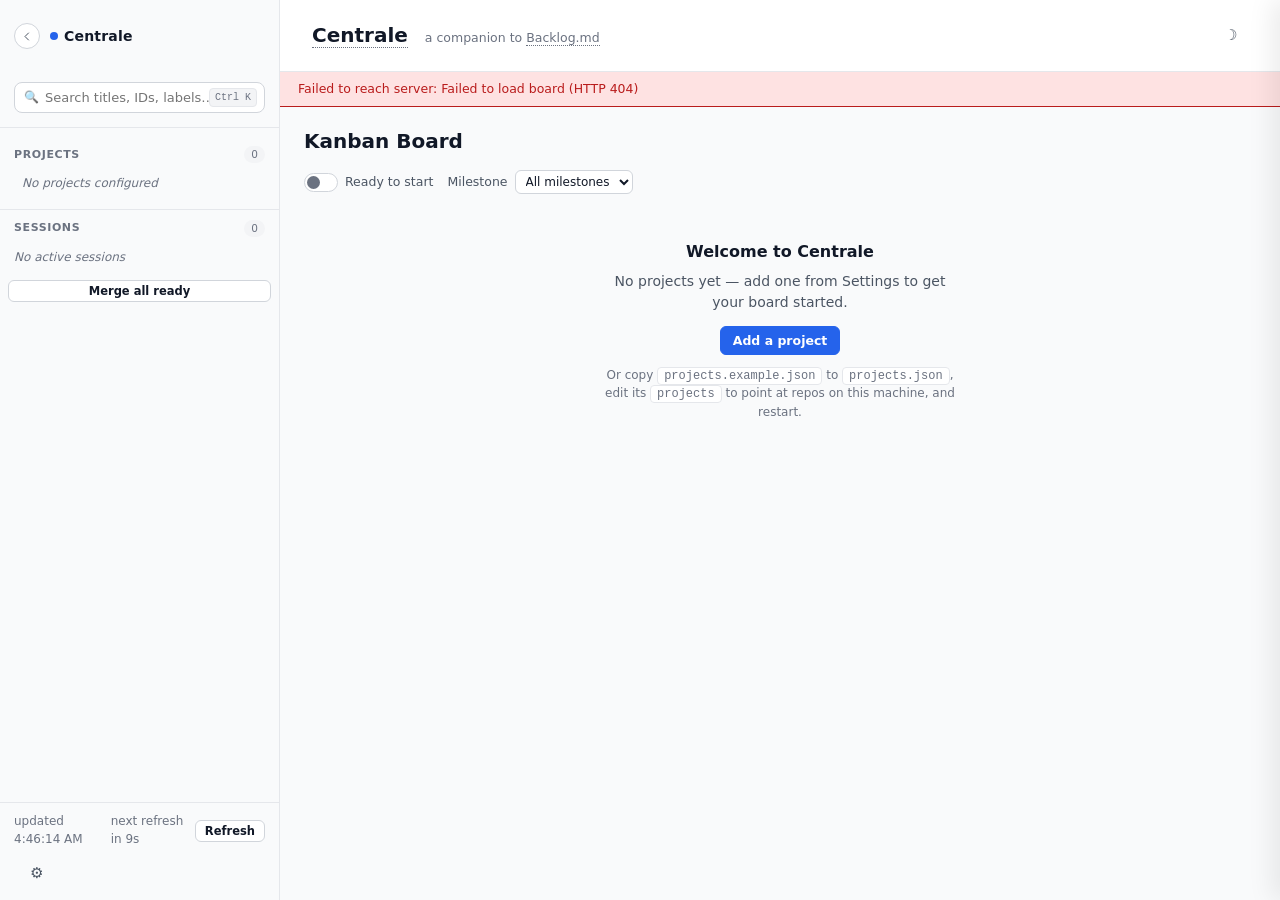
==== commit 6c5a9dff: "Centrale v0.2.0: orchestrating agents" ====
--- a/static/index.html
+++ b/static/index.html
@@ -242,6 +242,30 @@
       </div>
 
       <div class="settings-section">
+        <label class="toggle-field" for="settings-require-agent-toggle" title="When on, spawning a task whose assignee is missing or isn't a configured agent is refused, and the spawn button offers a picker of agents instead. When off, such a task gets the default agent, with a warning.">
+          <span class="switch">
+            <input type="checkbox" id="settings-require-agent-toggle">
+            <span class="track"><span class="knob"></span></span>
+          </span>
+          Refuse to spawn a task whose assignee isn't a configured agent
+        </label>
+        <div class="settings-hint">Off: such a task spawns the default agent, with a warning. Either way the agent that runs is recorded as its assignee.</div>
+        <div class="settings-field-error" id="settings-error-requireAgentAssignment" hidden></div>
+      </div>
+
+      <div class="settings-section">
+        <label class="toggle-field" for="settings-lock-task-files-toggle" title="When on, spawning a task makes the main checkout's copy of its task file read-only until the branch is merged, discarded, abandoned or cleaned up, so the agent is its only writer and the file cannot conflict at merge time.">
+          <span class="switch">
+            <input type="checkbox" id="settings-lock-task-files-toggle">
+            <span class="track"><span class="knob"></span></span>
+          </span>
+          Lock a spawned task's file on the main checkout
+        </label>
+        <div class="settings-hint">Rulings then go to the agent (POST /api/rule), which records them on its branch. Takes effect on the next spawn; existing locks are kept.</div>
+        <div class="settings-field-error" id="settings-error-lockSpawnedTaskFiles" hidden></div>
+      </div>
+
+      <div class="settings-section">
         <label class="toggle-field" for="settings-session-preview-toggle" title="When on, the task drawer of a task with a live tmux session shows a read-only, ~2s-refreshing capture of what the agent is displaying. Off disables the drawer section AND the /api/session-pane endpoint.">
           <span class="switch">
             <input type="checkbox" id="settings-session-preview-toggle">
@@ -269,9 +293,10 @@
       </div>
 
       <div class="settings-section">
-        <div class="settings-label">Per-project test command</div>
+        <div class="settings-label">Per-project settings</div>
         <div class="settings-hint" style="margin-top: 0; margin-bottom: 8px;">
-          Run against the merged tree before a merge completes; empty = no test gate. Only affects future merge attempts.
+          Test commands run against the merged tree; blank = no test gate. Max agents limits live sessions; blank = no limit.
+          Links share paths from the main checkout with new worktrees, one path per line.
         </div>
         <div id="settings-check-commands"></div>
       </div>
@@ -311,12 +336,12 @@
         <div class="settings-field-error" id="settings-error-addProject.name" hidden></div>
         <input type="text" id="settings-add-project-path" class="settings-input" style="margin-top: 6px;" placeholder="Path (e.g. ~/code/my-app)">
         <div class="settings-field-error" id="settings-error-addProject.path" hidden></div>
-        <label class="toggle-field" style="margin-top: 10px;" title="Only needed if the repo has no backlog/config.yml yet -- runs 'backlog init' in it.">
+        <label class="toggle-field" style="margin-top: 10px;" title="Initializes Backlog.md if missing and adds the Centrale guide pointer to CLAUDE.md and AGENTS.md. Commits only the files setup changes.">
           <span class="switch">
             <input type="checkbox" id="settings-add-project-init">
             <span class="track"><span class="knob"></span></span>
           </span>
-          Initialize Backlog.md in this repo
+          Set up Backlog.md and Centrale in this repo
         </label>
         <div id="settings-add-project-status" class="settings-hint"></div>
         <button type="button" id="settings-add-project-btn" class="btn btn-sm" style="margin-top: 10px;">Add project</button>
--- a/static/styles.css
+++ b/static/styles.css
@@ -1184,6 +1184,21 @@
     letter-spacing: 0.3px;
   }
 
+  /* task-172: the main checkout's copy of a spawned task's file is
+     read-only. Information, not a call to act -- so muted, outlined. */
+  .badge-locked {
+    display: inline-flex;
+    align-items: center;
+    font-size: 10px;
+    font-weight: 700;
+    color: var(--text-dim);
+    border: 1px dashed var(--border-strong);
+    border-radius: 999px;
+    padding: 1px 7px;
+    text-transform: uppercase;
+    letter-spacing: 0.3px;
+  }
+
   .badge-blocked {
     font-size: 10px;
     font-weight: 700;
@@ -1293,6 +1308,24 @@
     margin-top: 2px;
     font-size: 11px;
   }
+  /* task-171: the agent picker offered beside Spawn when the task's
+     assignee names no configured agent -- the button keeps the width. */
+  .card-footer { gap: 6px; }
+  .card-footer .spawn-agent-picker { flex: 0 0 auto; max-width: 55%; min-width: 0; margin-top: 2px; font-size: 11px; }
+  .card-footer .spawn-inline { flex: 1 1 auto; min-width: 0; }
+  .spawn-agent-picker {
+    background: var(--bg-input);
+    border: 1px solid var(--border-strong);
+    color: var(--text);
+    padding: 3px 6px;
+    border-radius: var(--radius-sm);
+    font-size: 12px;
+    font-family: inherit;
+  }
+  .spawn-agent-picker:focus { outline: none; border-color: var(--accent); box-shadow: 0 0 0 3px var(--focus-ring); }
+  .spawn-agent-pick-row { display: flex; margin-bottom: 6px; }
+  .spawn-agent-pick-row .spawn-agent-picker { flex: 1 1 auto; padding: 6px 8px; }
+  .spawn-status-line.spawn-agent-reason { margin: 0 0 8px; word-break: normal; color: var(--text-dim); }
   .spawn-status-line {
     font-size: 10.5px;
     margin-top: 6px;
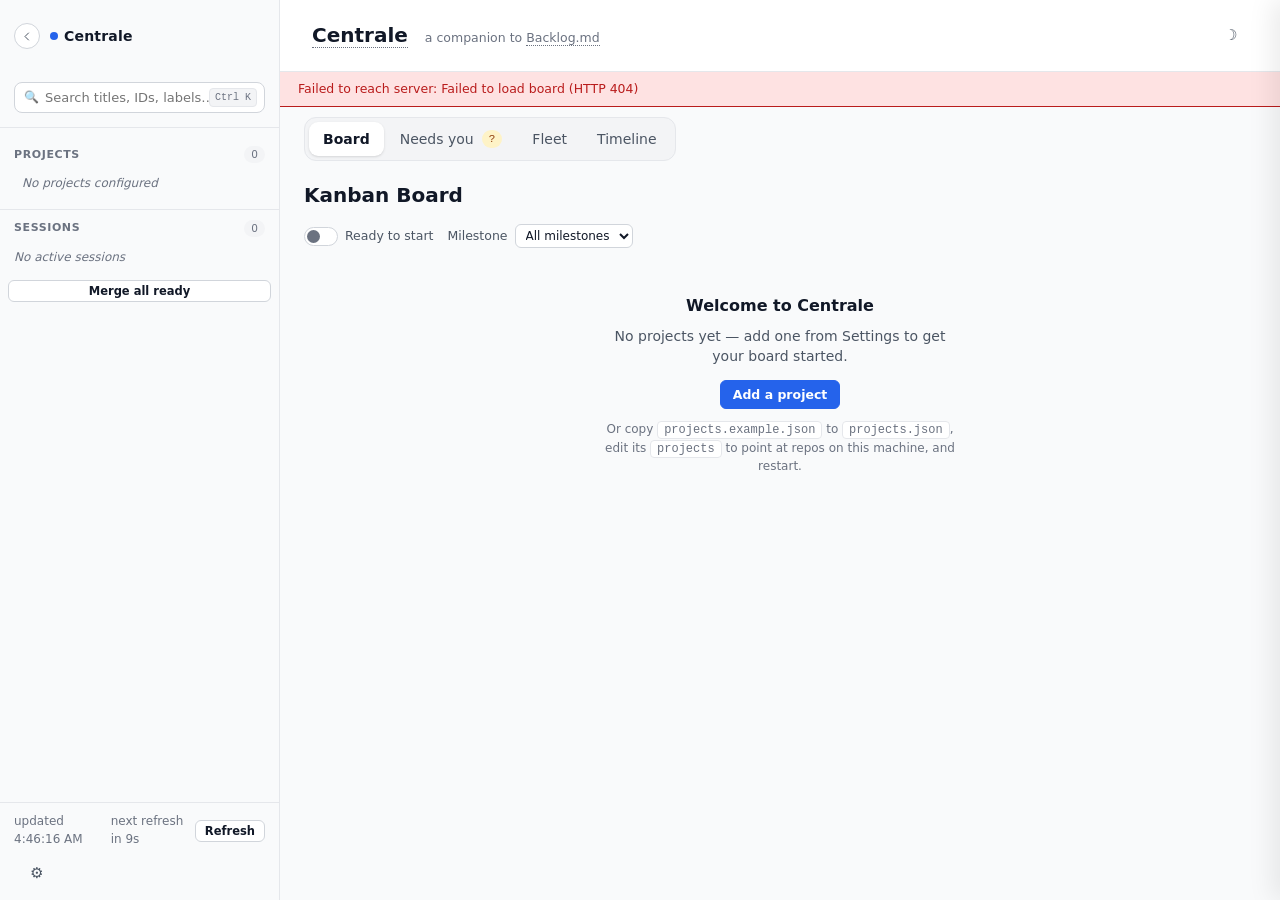
==== commit c404f3f5: "v0.3.0 — views: Needs you, Fleet and Timeline over your running agents" ====
--- a/static/index.html
+++ b/static/index.html
@@ -158,6 +158,17 @@
         <span id="code-drift-text"></span>
       </div>
 
+      <!-- task-187: built by views.js from whatever views registered;
+           hidden (not merely empty) when there are none. -->
+      <nav id="view-tabs" aria-label="Views" hidden></nav>
+      <div id="view-stage" hidden>
+        <div id="view-top"></div>
+        <div id="view-cols">
+          <section id="view-host" hidden></section>
+          <aside id="view-side" hidden></aside>
+        </div>
+      </div>
+
       <main id="board-wrap">
         <div id="page-heading-row">
           <h2 id="page-title">Kanban Board</h2>
@@ -241,6 +252,12 @@
         <div class="settings-field-error" id="settings-error-harvestMode" hidden></div>
       </div>
 
+      <div class="settings-section" id="settings-views-section" hidden>
+        <div class="settings-label">Views</div>
+        <div id="settings-views-list"></div>
+        <div class="settings-hint">Untick a view to remove its tab. Applies at once and is remembered in this browser -- it is not part of Save.</div>
+      </div>
+
       <div class="settings-section">
         <label class="toggle-field" for="settings-require-agent-toggle" title="When on, spawning a task whose assignee is missing or isn't a configured agent is refused, and the spawn button offers a picker of agents instead. When off, such a task gets the default agent, with a warning.">
           <span class="switch">
@@ -295,8 +312,7 @@
       <div class="settings-section">
         <div class="settings-label">Per-project settings</div>
         <div class="settings-hint" style="margin-top: 0; margin-bottom: 8px;">
-          Test commands run against the merged tree; blank = no test gate. Max agents limits live sessions; blank = no limit.
-          Links share paths from the main checkout with new worktrees, one path per line.
+          One card per project. Grey italic text in a field is an example, not a saved value.
         </div>
         <div id="settings-check-commands"></div>
       </div>
@@ -322,13 +338,17 @@
         </div>
       </details>
 
-      <div class="settings-section">
-        <div class="settings-label">Projects</div>
-        <div class="settings-hint" style="margin-top: 0; margin-bottom: 8px;">
-          Removing a project only removes it from this dashboard's config -- the repo itself is never touched.
-        </div>
-        <div id="settings-projects-list"></div>
-      </div>
+      <!-- task-185: collapsed like Agents on every open; the summary
+           carries the project count so nothing is lost while closed. -->
+      <details class="settings-section" id="settings-projects-section">
+        <summary id="settings-projects-summary" title="The projects on this dashboard. Click to expand.">Projects</summary>
+        <div class="settings-agents-body">
+          <div class="settings-hint" style="margin-top: 0; margin-bottom: 8px;">
+            Removing a project only removes it from this dashboard's config -- the repo itself is never touched.
+          </div>
+          <div id="settings-projects-list"></div>
+        </div>
+      </details>
 
       <div class="settings-section">
         <div class="settings-label">Add a project</div>
@@ -355,7 +375,10 @@
 
   <div id="toast-container"></div>
 
-<!-- The frontend: one plain script tag per concern (task-89), all of
+<!-- task-187: a view is one static/view-*.js with one script tag placed
+     after views.js and before main.js in the block below; nothing else in
+     the tree names a view.
+     The frontend: one plain script tag per concern (task-89), all of
      them here at the end of <body> rather than in <head>, because the
      code queries and wires up the markup above as soon as it runs -- so
      this position (DOM already parsed) is load-bearing and there is no
@@ -383,6 +406,13 @@
 <script src="/static/pane.js"></script>
 <script src="/static/shell.js"></script>
 <script src="/static/settings.js"></script>
+<script src="/static/fleet.js"></script>
+<script src="/static/views.js"></script>
+<script src="/static/shared-pulse.js"></script>
+<script src="/static/shared-feed.js"></script>
+<script src="/static/view-needs-you.js"></script>
+<script src="/static/view-fleet.js"></script>
+<script src="/static/view-timeline.js"></script>
 <script src="/static/main.js"></script>
 </body>
 </html>
--- a/static/styles.css
+++ b/static/styles.css
@@ -724,6 +724,54 @@
     text-overflow: ellipsis;
     white-space: nowrap;
   }
+  .settings-project-card {
+    border: 1px solid var(--border);
+    border-radius: var(--radius-sm);
+    padding: 10px 12px;
+    margin-bottom: 10px;
+  }
+  .settings-project-card:last-child { margin-bottom: 0; }
+  .settings-project-card-name {
+    font-size: 13px;
+    font-weight: 600;
+    flex: none;
+    max-width: 50%;
+    overflow: hidden;
+    text-overflow: ellipsis;
+    white-space: nowrap;
+  }
+  .settings-project-card > summary {
+    cursor: pointer;
+    list-style: none;
+    display: flex;
+    align-items: baseline;
+    gap: 8px;
+    user-select: none;
+    border-radius: var(--radius-sm);
+  }
+  .settings-project-card > summary::-webkit-details-marker { display: none; }
+  .settings-project-card > summary::before {
+    content: "\25B8";
+    font-size: 10px;
+    color: var(--text-faint);
+    transition: transform .12s ease;
+  }
+  .settings-project-card[open] > summary::before { transform: rotate(90deg); }
+  .settings-project-card > summary:focus-visible { outline: none; box-shadow: 0 0 0 3px var(--focus-ring); }
+  .settings-project-card[open] > summary { margin-bottom: 8px; }
+  .settings-project-card > summary .settings-agents-summary-detail {
+    font-size: 12px; min-width: 0; overflow: hidden; text-overflow: ellipsis; white-space: nowrap;
+  }
+  .settings-project-field { margin-bottom: 10px; }
+  .settings-project-field:last-child { margin-bottom: 0; }
+  .settings-project-field-label {
+    display: block;
+    font-size: 12px;
+    font-weight: 600;
+    color: var(--text-dim);
+    margin-bottom: 4px;
+  }
+  .settings-project-field .settings-input::placeholder { font-style: italic; opacity: 0.6; }
   .settings-project-row {
     display: flex;
     align-items: center;
@@ -749,7 +797,7 @@
   }
 
   /* task-78: Agents editor (collapsed <details> section). */
-  #settings-agents-section > summary {
+  #settings-agents-section > summary, #settings-projects-section > summary {
     cursor: pointer;
     list-style: none;
     display: flex;
@@ -761,15 +809,15 @@
     user-select: none;
     border-radius: var(--radius-sm);
   }
-  #settings-agents-section > summary::-webkit-details-marker { display: none; }
-  #settings-agents-section > summary::before {
+  #settings-agents-section > summary::-webkit-details-marker, #settings-projects-section > summary::-webkit-details-marker { display: none; }
+  #settings-agents-section > summary::before, #settings-projects-section > summary::before {
     content: "\25B8";
     font-size: 10px;
     color: var(--text-faint);
     transition: transform .12s ease;
   }
-  #settings-agents-section[open] > summary::before { transform: rotate(90deg); }
-  #settings-agents-section > summary:focus-visible { outline: none; box-shadow: 0 0 0 3px var(--focus-ring); }
+  #settings-agents-section[open] > summary::before, #settings-projects-section[open] > summary::before { transform: rotate(90deg); }
+  #settings-agents-section > summary:focus-visible, #settings-projects-section > summary:focus-visible { outline: none; box-shadow: 0 0 0 3px var(--focus-ring); }
   .settings-agents-summary-detail { font-weight: 400; color: var(--text-faint); }
   .settings-agents-body { margin-top: 8px; }
   .settings-agents-store { margin-top: 0; margin-bottom: 8px; }
@@ -976,6 +1024,226 @@
   }
   #tmux-hint-dismiss:hover { opacity: 1; }
   #tmux-hint-dismiss:focus-visible { outline: none; box-shadow: 0 0 0 3px var(--focus-ring); border-radius: 4px; }
+
+  /* ---------------- Views (task-187) ---------------- */
+
+  /* The tab strip is a segmented pill; .view-tab-ind is the highlight that
+     slides under the selected tab (task-190). */
+  #view-tabs {
+    position: relative; display: flex; flex-shrink: 0; gap: 2px; padding: 4px; margin: 10px 24px 0;
+    width: fit-content; max-width: calc(100% - 48px); overflow-x: auto;
+    background: var(--bg-hover); border: 1px solid var(--border); border-radius: 12px;
+  }
+  #view-tabs[hidden], #view-stage[hidden], #view-host[hidden], #view-side[hidden], #board-wrap[hidden], #settings-views-section[hidden] { display: none; }
+  .view-tab-ind {
+    position: absolute; top: 4px; bottom: 4px; left: 4px; width: 0;
+    background: var(--bg-card); border-radius: 9px; box-shadow: var(--shadow-md); pointer-events: none;
+  }
+  .view-tab-ind.ready { transition: left 0.35s cubic-bezier(0.3, 0.7, 0.2, 1), width 0.35s cubic-bezier(0.3, 0.7, 0.2, 1); }
+  .view-tab {
+    position: relative; z-index: 1; display: flex; align-items: center; gap: 8px; white-space: nowrap;
+    background: none; border: 0; border-radius: 9px; color: var(--text-dim);
+    font: inherit; font-weight: 500; padding: 7px 14px; cursor: pointer; transition: color 0.2s;
+  }
+  .view-tab:hover, .view-tab.active { color: var(--text); }
+  .view-tab.active { font-weight: 600; }
+  .view-tab:focus-visible { outline: none; box-shadow: 0 0 0 3px var(--focus-ring); }
+  .view-tab-badge {
+    font-family: var(--mono); font-size: 11px; font-weight: 500; line-height: 18px; min-width: 18px;
+    padding: 0 7px; border-radius: 10px; text-align: center; background: var(--warning-dim); color: var(--warning);
+  }
+  /* task-194: the stage holds the shared pieces around the active view: the
+     summary bar on top, the Activity feed beside it. */
+  #view-stage { flex: 1 1 auto; min-height: 0; overflow: auto; padding: 20px 24px; display: flex; flex-direction: column; gap: 14px; }
+  #view-top:empty { display: none; }
+  #view-cols { display: grid; grid-template-columns: minmax(0, 1fr) 300px; gap: 14px; align-items: start; }
+  #view-cols:has(> #view-side[hidden]) { grid-template-columns: minmax(0, 1fr); }
+  #view-host { min-width: 0; }
+  .settings-view-option { display: block; margin: 4px 0; }
+  .view-error { color: var(--danger, #c0392b); }
+
+  /* ---------------- Fleet and Timeline views (task-189) ---------------- */
+
+  /* One colour per state kind, from the theme's own semantic variables so
+     both themes follow. --c is what each piece reads. */
+  .fleet-k-work { --c: var(--success); }
+  .fleet-k-wait { --c: var(--warning); }
+  .fleet-k-review { --c: var(--accent); }
+  .fleet-k-idle, .fleet-k-unknown { --c: var(--text-faint); }
+  .fleet-k-block { --c: var(--danger); }
+  .fleet-empty { color: var(--text-dim); padding: 12px 4px; }
+
+  .fleet-grid { display: grid; grid-template-columns: repeat(auto-fill, minmax(min(100%, 340px), 1fr)); gap: 14px; }
+  .fleet-root { display: flex; flex-direction: column; gap: 14px; }
+  .fleet-card { --p: var(--accent); position: relative; overflow: hidden; background: var(--bg-card); border: 1px solid var(--border); border-radius: var(--radius-lg); padding: 16px 14px 14px; display: flex; flex-direction: column; gap: 8px; min-width: 0; }
+  .fleet-card::before { content: ""; position: absolute; inset: 0 0 auto 0; height: 3px; background: linear-gradient(90deg, var(--p), color-mix(in srgb, var(--p) 20%, transparent)); }
+  .fleet-card-head { display: flex; align-items: center; gap: 12px; margin-bottom: 4px; }
+  .fleet-card-id { display: flex; flex-direction: column; min-width: 0; flex: 1; }
+  .fleet-tile { flex: none; width: 36px; height: 36px; border-radius: 10px; display: grid; place-items: center; font-weight: 750; font-size: 17px; color: var(--p); background: color-mix(in srgb, var(--p) 16%, var(--bg-card)); }
+  .fleet-ring { --ring: 0%; flex: none; position: relative; width: 46px; height: 46px; border-radius: 50%; display: grid; place-items: center; }
+  .fleet-ring::before { content: ""; position: absolute; inset: 0; border-radius: 50%; background: conic-gradient(var(--p) var(--ring), var(--bg-hover) 0);
+    -webkit-mask: radial-gradient(circle, transparent 15px, #000 16px); mask: radial-gradient(circle, transparent 15px, #000 16px); }
+  .fleet-ring-count { position: relative; font-family: var(--mono); font-size: 11.5px; }
+  .fleet-ring.nolimit { border: 4px dashed var(--border-strong); box-sizing: border-box; }
+  .fleet-ring.nolimit::before { display: none; }
+  .fleet-card-name { font-size: 16px; font-weight: 650; overflow: hidden; text-overflow: ellipsis; white-space: nowrap; }
+  .fleet-capacity { font-family: var(--mono); font-size: 12px; color: var(--text-dim); white-space: nowrap; }
+  .fleet-capacity.full { color: var(--warning); font-weight: 600; }
+  .fleet-pulse { display: flex; flex-wrap: wrap; align-items: center; gap: 10px 28px; background: var(--bg-card); border: 1px solid var(--border); border-radius: var(--radius-lg); padding: 14px 16px; }
+  .fleet-pulse-stat { color: var(--text-dim); font-size: 13px; white-space: nowrap; }
+  .fleet-pulse-num { font-family: var(--mono); font-size: 22px; font-weight: 650; color: var(--text); margin-right: 4px; }
+  .fleet-pulse-states { flex: 1 1 320px; min-width: 0; display: flex; flex-direction: column; gap: 8px; }
+  .fleet-stack { display: flex; height: 10px; border-radius: 5px; overflow: hidden; background: var(--bg-hover); }
+  .fleet-stack-seg { display: block; position: relative; overflow: hidden; height: 100%; width: 0; background: var(--c); box-shadow: inset -2px 0 0 var(--bg-card); }
+  .fleet-stack-seg.fleet-k-review, .fleet-stack-seg.fleet-k-idle, .fleet-stack-seg.fleet-k-unknown { background: color-mix(in srgb, var(--c) 60%, var(--bg-card)); }
+  .fleet-legend { display: flex; flex-wrap: wrap; gap: 4px 14px; font-size: 12px; color: var(--text-dim); }
+  .fleet-legend-item { display: inline-flex; align-items: center; gap: 5px; white-space: nowrap; }
+  .fleet-legend-item i { width: 8px; height: 8px; border-radius: 50%; background: var(--c); }
+  .fleet-legend-item b { font-family: var(--mono); color: var(--text); }
+  .fleet-feed { --c: var(--text-dim); background: var(--bg-card); border: 1px solid var(--border); border-radius: var(--radius-lg); padding: 14px 14px 6px; display: flex; flex-direction: column; gap: 8px; position: sticky; top: 0; max-height: min(640px, calc(100vh - 160px)); overflow: hidden; }
+  .fleet-feed h2 { margin: 0; font-size: 15px; font-weight: 650; }
+  .fleet-feed-list { list-style: none; margin: 0; padding: 0; overflow-y: auto; }
+  .fleet-feed-item { display: grid; grid-template-columns: 3.4em auto 1fr; align-items: baseline; gap: 2px 8px; padding: 7px 4px; border-top: 1px solid var(--border); font-size: 12.5px; }
+  .fleet-feed-item:first-child { border-top: 0; }
+  .fleet-feed-item .fleet-dot { width: 8px; height: 8px; align-self: center; }
+  .fleet-feed-item.fleet-k-merged { --c: var(--text); }
+  .fleet-feed-time { font-family: var(--mono); font-size: 11px; color: var(--text-faint); }
+  .fleet-feed-project { color: var(--text-faint); }
+  .fleet-feed-empty { margin: 0; padding: 8px 4px; color: var(--text-faint); font-size: 12.5px; }
+  .fleet-agent {
+    display: grid; grid-template-columns: auto 1fr auto auto; align-items: center; gap: 4px 10px;
+    font: inherit; color: inherit; text-align: left; cursor: pointer; width: 100%; box-sizing: border-box;
+    background: var(--bg-hover); border: 1px solid transparent; border-radius: var(--radius); padding: 8px 10px;
+  }
+  .fleet-agent:hover { border-color: var(--c); }
+  .fleet-agent:focus-visible { outline: none; box-shadow: 0 0 0 3px var(--focus-ring); }
+  .fleet-dot { width: 9px; height: 9px; border-radius: 50%; background: var(--c); }
+  .fleet-agent > .fleet-dot { grid-row: span 2; }
+  .fleet-agent-main { display: flex; gap: 8px; align-items: baseline; min-width: 0; }
+  .fleet-agent-title { font-size: 12.5px; overflow: hidden; text-overflow: ellipsis; white-space: nowrap; min-width: 0; }
+  .fleet-quiet { color: var(--text-faint); font-size: 12.5px; padding: 12px 4px 0; }
+  .tl-tip-task { color: var(--text-dim); max-width: 280px; }
+  .fleet-agent-id { flex: none; font-family: var(--mono); font-size: 12px; overflow: hidden; text-overflow: ellipsis; white-space: nowrap; }
+  .fleet-agent-state { font-size: 12px; font-weight: 600; color: var(--c); white-space: nowrap; }
+  .fleet-agent-since { font-family: var(--mono); font-size: 11px; color: var(--text-faint); white-space: nowrap; min-width: 3.5em; text-align: right; }
+  .fleet-agent-foot { grid-column: 2 / 5; display: flex; align-items: center; gap: 10px; min-width: 0; }
+  .fleet-spark { flex: 1; position: relative; height: 6px; border-radius: 3px; background: var(--bg-card); overflow: hidden; }
+  .fleet-spark-seg { position: absolute; top: 0; bottom: 0; background: var(--c); }
+  .fleet-agent-name { font-size: 11px; color: var(--text-dim); white-space: nowrap; }
+
+  .tl-card { background: var(--bg-card); border: 1px solid var(--border); border-radius: var(--radius-lg); }
+  .tl-scroll { overflow-x: auto; }
+  .tl { min-width: 640px; padding: 26px 16px 14px; position: relative; }
+  .tl-row { display: grid; grid-template-columns: 170px 1fr; align-items: center; min-height: 28px; border-radius: var(--radius-sm); }
+  .tl-row.hl { background: var(--accent-dim); }
+  .tl-group { --p: var(--accent); display: flex; align-items: center; gap: 8px; font-weight: 650; padding: 12px 0 2px; }
+  .tl-group-sq { flex: none; width: 10px; height: 10px; border-radius: 3px; background: var(--p); }
+  .tl-label { display: flex; gap: 8px; align-items: center; min-width: 0; font-family: var(--mono); font-size: 12px; }
+  .tl-label-agent { color: var(--text-faint); overflow: hidden; text-overflow: ellipsis; white-space: nowrap; }
+  .tl-track { position: relative; height: 14px; overflow: hidden; border-radius: 7px; margin-right: 4px; background: var(--bg-hover); }
+  .tl-seg { position: absolute; top: 0; bottom: 0; background: var(--c); border-radius: 7px; border: 1.5px solid var(--bg-card); box-sizing: border-box; }
+  .tl-seg.fleet-k-wait { background: repeating-linear-gradient(-45deg, var(--c) 0 4px, color-mix(in srgb, var(--c) 55%, var(--bg-card)) 4px 8px); }
+  .tl-seg.fleet-k-review { background: color-mix(in srgb, var(--c) 65%, var(--bg-card)); }
+  .tl-seg.fleet-k-idle, .tl-seg.fleet-k-unknown { background: color-mix(in srgb, var(--c) 55%, var(--bg-card)); }
+  .tl-seg.open { transition: width 0.4s ease; }
+  .tl-row { --p: var(--text-dim); }
+  .tl-merge { position: absolute; top: 50%; width: 11px; height: 11px; transform: translate(-50%, -50%) rotate(45deg); background: var(--p); border: 2px solid var(--bg-card); border-radius: 2px; box-shadow: 0 0 0 1px var(--p); }
+  .tl-axis { position: relative; height: 18px; font-family: var(--mono); font-size: 11px; color: var(--text-faint); }
+  .tl-axis span { position: absolute; transform: translateX(-50%); }
+  .tl-overlay { position: absolute; top: 18px; bottom: 14px; left: 186px; right: 20px; pointer-events: none; }
+  .tl-now { position: absolute; top: 0; bottom: 0; right: 0; width: 2px; background: var(--accent); }
+  .tl-now span { position: absolute; top: -18px; right: -8px; font-family: var(--mono); font-size: 10px; background: var(--accent); color: #fff; border-radius: 4px; padding: 0 5px; white-space: nowrap; }
+  .tl-legend { display: flex; flex-wrap: wrap; gap: 6px 16px; padding: 0 4px 10px; font-size: 12px; color: var(--text-dim); }
+  .tl-legend > span { display: inline-flex; align-items: center; gap: 6px; }
+  .tl-legend i.tl-seg { position: static; display: inline-block; width: 18px; height: 9px; }
+  .tl-merge-key { display: inline-block; width: 8px; height: 8px; transform: rotate(45deg); background: var(--text-dim); border-radius: 1px; }
+  .tl-tip { position: fixed; z-index: 60; pointer-events: none; opacity: 0; background: var(--bg-card); color: var(--text); border: 1px solid var(--border-strong); box-shadow: var(--shadow-lg); border-radius: var(--radius); padding: 8px 11px; font-size: 12.5px; min-width: 160px; }
+  .tl-tip.show { opacity: 1; }
+  .tl-tip-state { font-weight: 600; }
+  .tl-tip-time { font-family: var(--mono); font-size: 11.5px; color: var(--text-dim); }
+
+  @media (max-width: 1000px) {
+    #view-cols { grid-template-columns: minmax(0, 1fr); }
+    .fleet-feed { position: static; max-height: none; }
+    .fleet-feed-list { max-height: 320px; }
+  }
+
+  @media (max-width: 640px) {
+    #view-stage { padding: 14px 12px; }
+    .fleet-grid { grid-template-columns: 1fr; }
+    .tl-row { grid-template-columns: 110px 1fr; }
+    .tl-overlay { left: 126px; }
+    .tl-label-agent { display: none; }
+  }
+
+  /* ---------------- Views motion (task-190) ---------------- */
+
+  .fleet-k-work .fleet-dot { animation: view-breathe 2.2s ease-in-out infinite; }
+  .fleet-k-wait .fleet-dot, .fleet-k-block .fleet-dot { animation: view-ping 1.6s infinite; }
+  @property --ring { syntax: "<percentage>"; inherits: true; initial-value: 0%; }
+  .fleet-ring { transition: --ring 0.8s cubic-bezier(0.3, 0.7, 0.2, 1); }
+  .fleet-stack-seg { transition: width 0.7s cubic-bezier(0.3, 0.7, 0.2, 1); }
+  .fleet-stack-seg.fleet-k-work::after {
+    content: ""; position: absolute; inset: 0; background-repeat: no-repeat; background-size: 60px 100%;
+    background-image: linear-gradient(90deg, transparent 0%, rgb(255 255 255 / 0.38) 50%, transparent 100%);
+    animation: view-shimmer 2.4s linear infinite;
+  }
+  .fleet-feed-item .fleet-dot { animation: none; }
+  .fleet-feed-item.new { animation: view-feedin 0.6s cubic-bezier(0.3, 0.7, 0.2, 1); }
+  @keyframes view-feedin { from { background: var(--accent-dim); transform: translateY(-6px); } to { background: transparent; transform: none; } }
+  .fleet-agent { transition: border-color 0.15s, background 0.4s; cursor: pointer; }
+  .fleet-agent.enter { animation: view-rowin 0.6s cubic-bezier(0.3, 0.7, 0.2, 1); }
+  .fleet-agent.flash { animation: view-flash 1.4s ease-out; }
+  .fleet-agent-tl {
+    background: none; border: 1px solid var(--border); border-radius: var(--radius-sm); color: var(--text-dim);
+    font: inherit; font-size: 11px; padding: 1px 7px; cursor: pointer;
+  }
+  .fleet-agent-tl:hover { border-color: var(--c); color: var(--text); }
+  .fleet-agent-tl:focus-visible, .fleet-agent-open:focus-visible { outline: none; box-shadow: 0 0 0 3px var(--focus-ring); border-radius: 4px; }
+  .fleet-agent-open {
+    display: flex; gap: 8px; align-items: baseline; min-width: 0; background: none; border: 0; padding: 0;
+    color: inherit; font: inherit; text-align: left; cursor: pointer;
+  }
+  .fleet-spark-seg { transition: left 0.6s ease, width 0.6s ease; }
+  .fleet-spark-seg.open.fleet-k-work::after, .tl-seg.open.fleet-k-work::after {
+    content: ""; position: absolute; inset: 0; background-repeat: no-repeat; background-size: 60px 100%;
+    background-image: linear-gradient(90deg, transparent 0%, rgb(255 255 255 / 0.38) 50%, transparent 100%);
+    animation: view-shimmer 2.4s linear infinite;
+  }
+  .tl-seg { overflow: hidden; transition: left 0.6s ease, width 0.6s ease, background 0.3s; }
+  .tl-seg.open { transition: left 0.6s ease, width 0.6s ease; }
+  .tl-seg.fleet-k-wait { background-size: 11.3px 11.3px; }
+  .tl-merge { transition: left 0.6s ease; }
+  .tl-merge.enter { animation: view-pop 0.6s cubic-bezier(0.3, 0.7, 0.2, 1); }
+  .tl-row { transition: background 0.3s; }
+  .tl-row.enter { animation: view-rowin 0.6s cubic-bezier(0.3, 0.7, 0.2, 1); }
+  .needs-you-item { cursor: pointer; overflow: hidden; transition: border-color 0.15s, box-shadow 0.2s; }
+  .needs-you-item:hover { border-color: var(--border-strong); box-shadow: var(--shadow-md); }
+  .needs-you-item.enter { animation: view-cardin 0.7s cubic-bezier(0.3, 0.7, 0.2, 1); }
+  .needs-you-urgency > div { transition: width 0.4s linear; }
+  .needs-you-item.leaving {
+    opacity: 0; transform: translateX(24px) scale(0.98); max-height: 0 !important; padding-block: 0; margin-top: -16px; border-width: 0;
+    transition: max-height 0.45s cubic-bezier(0.3, 0.7, 0.2, 1), padding 0.45s, margin 0.45s, opacity 0.3s, transform 0.45s cubic-bezier(0.3, 0.7, 0.2, 1);
+  }
+  .view-tab-badge.bump { animation: view-bump 0.45s cubic-bezier(0.3, 0.7, 0.2, 1); }
+  #view-host:not([hidden]) { animation: view-fadein 0.3s cubic-bezier(0.3, 0.7, 0.2, 1); }
+  @keyframes view-ping { 0% { box-shadow: 0 0 0 0 color-mix(in srgb, var(--c) 60%, transparent); } 70% { box-shadow: 0 0 0 8px transparent; } 100% { box-shadow: 0 0 0 0 transparent; } }
+  @keyframes view-breathe { 0%, 100% { opacity: 1; transform: scale(1); } 50% { opacity: 0.5; transform: scale(0.8); } }
+  @keyframes view-fadein { from { opacity: 0.3; transform: translateY(4px); } to { opacity: 1; transform: none; } }
+  @keyframes view-cardin { 0% { transform: translateY(-10px) scale(0.98); box-shadow: 0 0 0 2px var(--accent), var(--shadow-lg); } 60% { box-shadow: 0 0 0 2px var(--accent), var(--shadow-lg); } 100% { transform: none; } }
+  @keyframes view-rowin { from { transform: translateX(-8px); background: var(--accent-dim); } to { transform: none; } }
+  @keyframes view-flash { 0% { background: var(--accent-dim); box-shadow: 0 0 0 1px var(--c); } 100% { } }
+  @keyframes view-bump { 0% { transform: scale(1); } 40% { transform: scale(1.35); } 100% { transform: scale(1); } }
+  @keyframes view-pop { 0% { transform: translate(-50%, -50%) rotate(45deg) scale(2.2); } 100% { transform: translate(-50%, -50%) rotate(45deg) scale(1); } }
+  @keyframes view-shimmer { from { background-position: -60px 0; } to { background-position: calc(100% + 60px) 0; } }
+  /* One rule turns off every animation and transition in the tab strip and
+     the views; the content never depends on motion to be usable. */
+  @media (prefers-reduced-motion: reduce) {
+    #view-tabs, #view-tabs *, #view-stage, #view-stage *, #view-stage *::before, #view-stage *::after,
+    #view-host, #view-host *, #view-host *::before, #view-host *::after {
+      animation: none !important; transition: none !important;
+    }
+  }
 
   /* ---------------- Board ---------------- */
 
@@ -2102,3 +2370,55 @@
     }
     #drawer, #drawer.wide { width: 100vw; max-width: 100vw; }
   }
+
+/* task-188/task-194: the Needs you view, scoped to its own content. The card
+   follows the control-room mockup: a coloured edge per kind, caps kind label,
+   header line, title, detail, terminal-style menu, signal chips, and the age
+   over an urgency bar. */
+.needs-you-root { display: flex; flex-direction: column; gap: 12px; }
+.needs-you-top { display: flex; flex-direction: column; gap: 10px; }
+.needs-you-top:empty { display: none; }
+.needs-you-top > p { margin: 0; }
+.needs-you-aside { font-size: 13px; color: var(--text-dim); max-width: 80ch; }
+.needs-you-list { display: flex; flex-direction: column; gap: 12px; }
+.needs-you-item { --c: var(--warning); --p: var(--accent); position: relative; display: grid; grid-template-columns: minmax(0, 1fr) auto; gap: 0 16px;
+  border: 1px solid var(--border); border-radius: var(--radius-lg); padding: 16px 18px; background: var(--bg-card); }
+.needs-you-item::before { content: ""; position: absolute; inset: 0 auto 0 0; width: 3px; background: var(--c); }
+.ny-k-merge { --c: var(--danger); }
+.ny-k-permission, .ny-k-message { --c: var(--warning); }
+.ny-k-owner { --c: var(--accent); }
+.ny-k-idle { --c: var(--text-faint); }
+.needs-you-body { display: flex; flex-direction: column; gap: 8px; min-width: 0; }
+.needs-you-head { display: flex; flex-wrap: wrap; align-items: center; gap: 4px 10px; }
+.needs-you-kind { font-size: 11px; font-weight: 600; text-transform: uppercase; letter-spacing: 0.08em; color: var(--c); }
+.needs-you-identity { display: inline-flex; align-items: center; gap: 6px; font-family: var(--mono); font-size: 12px; color: var(--text-dim); overflow-wrap: anywhere; }
+.needs-you-dot { width: 8px; height: 8px; border-radius: 50%; background: var(--p); }
+.needs-you-agent { font-family: var(--mono); font-size: 11px; color: var(--text-dim); background: var(--bg-hover); border-radius: 5px; padding: 0 6px; }
+.needs-you-item .needs-you-title { margin: 0; font-size: 16.5px; font-weight: 650; line-height: 1.3; overflow-wrap: anywhere; }
+.needs-you-detail { margin: 0; color: var(--text-dim); }
+.needs-you-detail:empty { display: none; }
+.needs-you-text { margin: 0; padding: 10px 14px; background: var(--accent-dim); border-radius: 4px 14px 14px 14px; max-width: 60ch; overflow-wrap: anywhere; }
+.needs-you-term { display: flex; flex-direction: column; gap: 3px; background: #111725; color: #d8deea; border-radius: 10px; padding: 12px 14px;
+  font-family: var(--mono); font-size: 12.5px; overflow-x: auto; box-shadow: inset 0 0 0 1px rgb(255 255 255 / 0.05); }
+.needs-you-term-line { white-space: pre; min-height: 1em; }
+.needs-you-opt { all: unset; box-sizing: border-box; cursor: pointer; display: block; padding: 4px 8px; border-radius: 6px; white-space: pre; transition: background 0.12s; }
+.needs-you-opt:hover, .needs-you-opt:focus-visible { background: #26314a; }
+.needs-you-opt.sel { background: #1e2a44; }
+.needs-you-opt[disabled] { cursor: not-allowed; opacity: 0.55; }
+.needs-you-reason { margin: 0; font-size: 12.5px; color: var(--text-dim); }
+.needs-you-actions { display: flex; flex-wrap: wrap; gap: 6px; }
+.needs-you-signal { display: flex; flex-wrap: wrap; align-items: center; gap: 4px; font-size: 11.5px; color: var(--text-faint); overflow-wrap: anywhere; }
+.needs-you-chip { font-family: var(--mono); background: var(--bg-hover); border: 1px solid var(--border); border-radius: 5px; padding: 0 6px; color: var(--text-dim); }
+.needs-you-side { display: flex; flex-direction: column; align-items: flex-end; gap: 6px; text-align: right; }
+.needs-you-age { font-family: var(--mono); font-size: 12px; color: var(--text-dim); white-space: nowrap; }
+.needs-you-urgency { width: 64px; height: 4px; border-radius: 2px; background: var(--bg-hover); overflow: hidden; }
+.needs-you-urgency > div { height: 100%; background: var(--c); border-radius: 2px; }
+.needs-you-empty { display: flex; flex-direction: column; align-items: center; gap: 6px; padding: 28px; text-align: center; color: var(--text-dim);
+  background: var(--bg-card); border: 1px solid var(--border); border-radius: var(--radius-lg); }
+.needs-you-empty b { font-size: 17px; color: var(--text); }
+.needs-you-check { width: 34px; height: 34px; border-radius: 50%; display: grid; place-items: center; font-size: 18px; font-weight: 700; color: var(--success);
+  border: 2px solid var(--success); }
+@media (max-width: 640px) {
+  .needs-you-item { grid-template-columns: minmax(0, 1fr); }
+  .needs-you-side { flex-direction: row; align-items: center; justify-content: space-between; order: -1; margin-bottom: 6px; }
+}
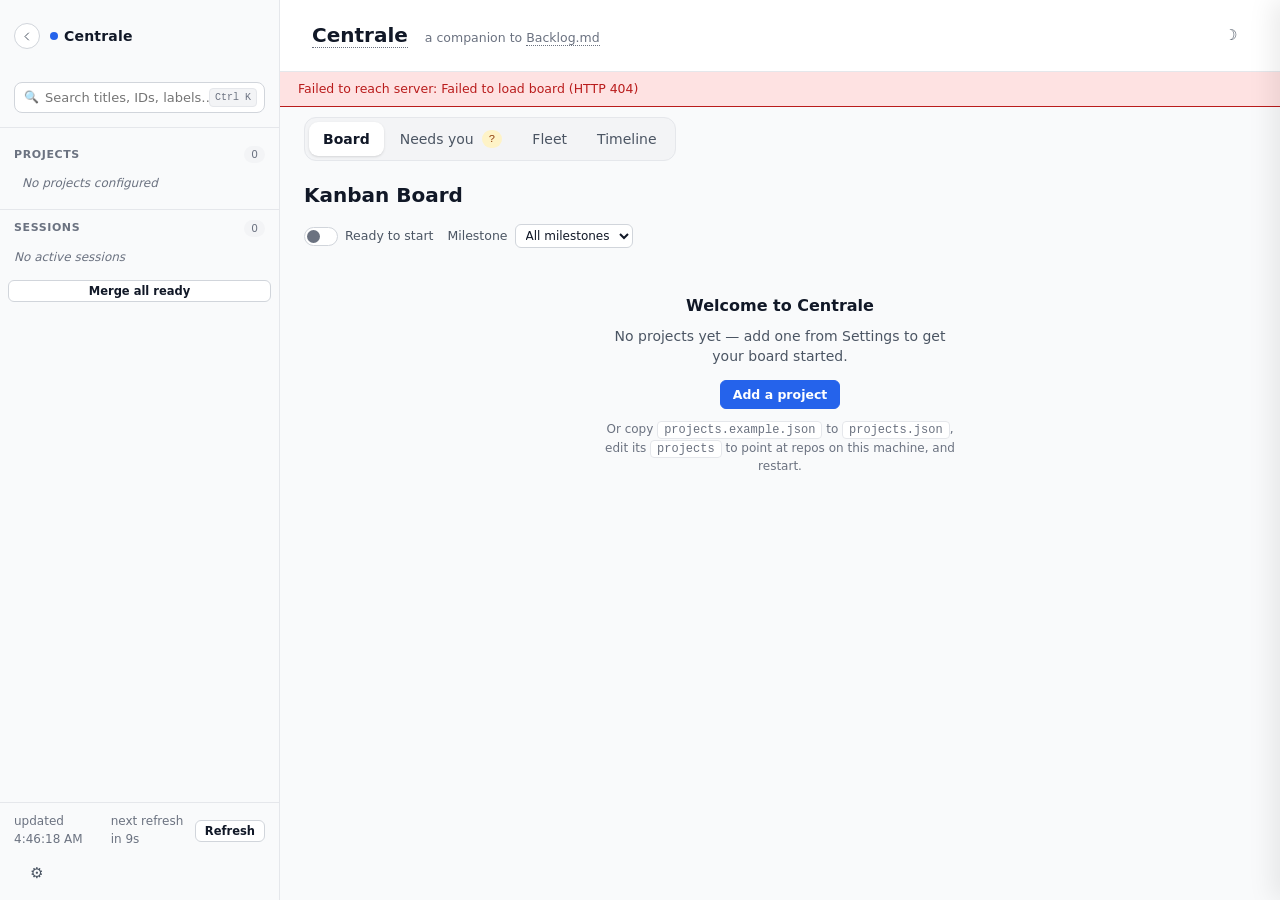
==== commit f7d33e1f: "v0.5.0 — status page for your phone" ====
--- a/static/index.html
+++ b/static/index.html
@@ -309,6 +309,26 @@
         <div class="settings-field-error" id="settings-error-refreshIntervalSeconds" hidden></div>
       </div>
 
+      <div class="settings-section" id="settings-status-page-section">
+        <label class="toggle-field" for="settings-status-page-toggle">
+          <span class="switch">
+            <input type="checkbox" id="settings-status-page-toggle">
+            <span class="track"><span class="knob"></span></span>
+          </span>
+          Read-only status page, for checking on agents from a phone
+        </label>
+        <div class="settings-hint">Off by default. When on, a separate page listens on the port below on <em>every</em> network interface of this machine, not just this one, and answers only requests carrying the secret key Centrale generates (kept in its state directory, never in <code>projects.json</code>). It shows agent states and times, the Activity feed and a Needs-you count -- never pane text, messages, settings or any action. Anyone holding one of the links below can read it: treat a link like a password. See <code>docs/operations.md</code>, "Checking status from a phone".</div>
+        <div class="settings-field-error" id="settings-error-statusPage.enabled" hidden></div>
+        <label class="settings-label" for="settings-status-page-port" style="margin-top: 10px;">Status page port</label>
+        <input type="number" id="settings-status-page-port" class="settings-input" min="1" max="65535" step="1">
+        <div class="settings-field-error" id="settings-error-statusPage.port" hidden></div>
+        <label class="settings-label" for="settings-status-page-bind" style="margin-top: 10px;">Listen only on this interface or address (advanced)</label>
+        <input type="text" id="settings-status-page-bind" class="settings-input" placeholder="empty = all interfaces; e.g. tailscale0 or 192.0.2.10">
+        <div class="settings-field-error" id="settings-error-statusPage.bind" hidden></div>
+        <div class="settings-hint" id="settings-status-page-state"></div>
+        <ul class="settings-status-links" id="settings-status-page-links"></ul>
+      </div>
+
       <div class="settings-section">
         <div class="settings-label">Per-project settings</div>
         <div class="settings-hint" style="margin-top: 0; margin-bottom: 8px;">
--- a/static/styles.css
+++ b/static/styles.css
@@ -1467,6 +1467,16 @@
     letter-spacing: 0.3px;
   }
 
+  /* task-200: acceptance-criteria progress. Quiet by default; amber only
+     for a Done task whose criteria were never all checked. */
+  .card-ac {
+    font-size: 10px;
+    font-weight: 600;
+    color: var(--text-faint);
+    font-variant-numeric: tabular-nums;
+  }
+  .card-ac-gap { color: var(--warning); font-weight: 700; }
+
   .badge-blocked {
     font-size: 10px;
     font-weight: 700;
@@ -1510,6 +1520,12 @@
     color: var(--success);
     background: var(--success-dim);
     border: 1px solid var(--success);
+  }
+  .agent-badge-parked {
+    color: var(--warning);
+    background: transparent;
+    border: 1px solid var(--warning);
+    font-weight: 700;
   }
   .agent-badge-idle {
     color: var(--text-muted);
@@ -1903,6 +1919,64 @@
   .dep-item-linked { cursor: pointer; transition: border-color .12s ease, background .12s ease; }
   .dep-item-linked:hover { border-color: var(--border-strong); background: var(--bg-hover); }
   .dep-item-linked:focus-visible { border-color: var(--accent); box-shadow: 0 0 0 3px var(--focus-ring); }
+
+  /* task-202: the dependency chain. Tokens only, so light and dark both follow. */
+  .dep-summary { font-size: 13px; color: var(--text); line-height: 1.45; margin-bottom: 6px; }
+  .dep-row {
+    display: grid;
+    grid-template-columns: auto auto 1fr;
+    align-items: center;
+    gap: 8px;
+    padding: 4px 6px;
+    border-radius: 6px;
+    min-width: 0;
+    font-size: 12.5px;
+    outline: none;
+    position: relative;
+  }
+  .dep-row .dep-id { font-family: var(--mono); font-size: 12px; color: var(--accent); }
+  .dep-row .dep-title { min-width: 0; overflow: hidden; text-overflow: ellipsis; white-space: nowrap; color: var(--text-dim); }
+  .dep-row.done .dep-title { color: var(--text-faint); }
+  .dep-row.warn { background: var(--warning-dim); }
+  .dep-row.warn .dep-title { color: var(--warning); white-space: normal; }
+  .dep-chip { font-size: 10.5px; font-weight: 700; border-radius: 999px; padding: 1px 7px; white-space: nowrap; }
+  .dep-chip.s-done { color: var(--success); background: var(--success-dim); }
+  .dep-chip.s-prog { color: var(--accent); background: var(--accent-dim); }
+  .dep-chip.s-todo { color: var(--text-dim); background: var(--bg-hover); }
+  .dep-chip.s-wait { color: var(--warning); background: var(--warning-dim); }
+  .dep-row.depth-1 { padding-left: 26px; }
+  .dep-row.depth-2 { padding-left: 46px; }
+  .dep-row.depth-3 { padding-left: 66px; }
+  .dep-row.depth-4 { padding-left: 86px; }
+  .dep-row[class*="depth-"]::before {
+    content: "";
+    position: absolute;
+    left: 12px;
+    top: 0;
+    bottom: 50%;
+    width: 9px;
+    border-left: 1px solid var(--border-strong);
+    border-bottom: 1px solid var(--border-strong);
+    border-bottom-left-radius: 4px;
+  }
+  .dep-row.depth-2::before { left: 32px; }
+  .dep-row.depth-3::before { left: 52px; }
+  .dep-row.depth-4::before { left: 72px; }
+  .dep-row-linked { cursor: pointer; }
+  .dep-row-linked:hover { background: var(--bg-hover); }
+  .dep-row-linked:focus-visible { box-shadow: 0 0 0 3px var(--focus-ring); }
+  .dep-more {
+    background: none;
+    border: 0;
+    padding: 2px 6px;
+    font: inherit;
+    font-size: 12.5px;
+    color: var(--accent);
+    cursor: pointer;
+    text-align: left;
+  }
+  .dep-more:focus-visible { box-shadow: 0 0 0 3px var(--focus-ring); border-radius: 4px; }
+  .dep-further-list[hidden] { display: none; }
 
   #drawer-detail-loading, #drawer-detail-error {
     color: var(--text-dim);
@@ -2385,7 +2459,7 @@
   border: 1px solid var(--border); border-radius: var(--radius-lg); padding: 16px 18px; background: var(--bg-card); }
 .needs-you-item::before { content: ""; position: absolute; inset: 0 auto 0 0; width: 3px; background: var(--c); }
 .ny-k-merge { --c: var(--danger); }
-.ny-k-permission, .ny-k-message { --c: var(--warning); }
+.ny-k-permission, .ny-k-message, .ny-k-parked { --c: var(--warning); }
 .ny-k-owner { --c: var(--accent); }
 .ny-k-idle { --c: var(--text-faint); }
 .needs-you-body { display: flex; flex-direction: column; gap: 8px; min-width: 0; }
@@ -2422,3 +2496,35 @@
   .needs-you-item { grid-template-columns: minmax(0, 1fr); }
   .needs-you-side { flex-direction: row; align-items: center; justify-content: space-between; order: -1; margin-bottom: 6px; }
 }
+
+/* ---------------- Read-only status page (task-212) ----------------
+   static/phone.html, served only by the opt-in status listener. It reuses
+   the Fleet view's classes above; these rules only lay them out as one
+   scrolling phone-width column. */
+body.phone-page { display: block; height: auto; min-height: 100%; overflow: auto; }
+.phone-root { max-width: 640px; margin: 0 auto; padding: max(12px, env(safe-area-inset-top)) 12px max(20px, env(safe-area-inset-bottom)); display: flex; flex-direction: column; gap: 12px; }
+.phone-head { display: flex; align-items: baseline; justify-content: space-between; gap: 12px; }
+.phone-head h1 { margin: 0; font-size: 20px; font-weight: 700; }
+.phone-updated { font-family: var(--mono); font-size: 12px; color: var(--text-faint); }
+.phone-error { background: var(--danger-dim); border-radius: var(--radius); padding: 8px 10px; font-size: 13px; }
+.phone-page .fleet-pulse { gap: 8px 20px; padding: 12px 14px; }
+.phone-page .fleet-pulse-states { flex-basis: 100%; }
+.phone-page .fleet-agent { cursor: default; grid-template-columns: auto minmax(0, 1fr) auto; }
+.phone-page .fleet-agent:hover { border-color: transparent; }
+.phone-page .fleet-agent-foot { grid-column: 2 / 4; justify-content: space-between; }
+.phone-page .fleet-feed { position: static; max-height: none; }
+.phone-needs { flex-direction: column; align-items: stretch; gap: 8px; }
+.phone-needs-head { display: flex; align-items: center; justify-content: space-between; }
+.phone-needs-head h2 { margin: 0; font-size: 15px; font-weight: 650; }
+.phone-needs-count { font-family: var(--mono); font-size: 22px; font-weight: 650; color: var(--text-faint); }
+.phone-needs-count.some { color: var(--warning); }
+.phone-needs-list { list-style: none; margin: 0; padding: 0; }
+.phone-needs-item { display: grid; grid-template-columns: minmax(0, 1fr) auto; gap: 2px 8px; padding: 8px 0; border-top: 1px solid var(--border); font-size: 13px; }
+.phone-needs-item:first-child { border-top: 0; }
+.phone-needs-kind { grid-column: 1 / 3; font-size: 11px; font-weight: 600; text-transform: uppercase; letter-spacing: 0.06em; color: var(--warning); }
+.phone-needs-task { min-width: 0; overflow-wrap: anywhere; }
+.phone-note { margin: 0; font-size: 12.5px; color: var(--text-dim); }
+.phone-warn { color: var(--warning); }
+.phone-foot { font-size: 12px; color: var(--text-faint); text-align: center; padding-top: 4px; }
+.settings-status-links { margin: 6px 0 0; padding-left: 18px; font-family: var(--mono); font-size: 12px; }
+.settings-status-links a { overflow-wrap: anywhere; }
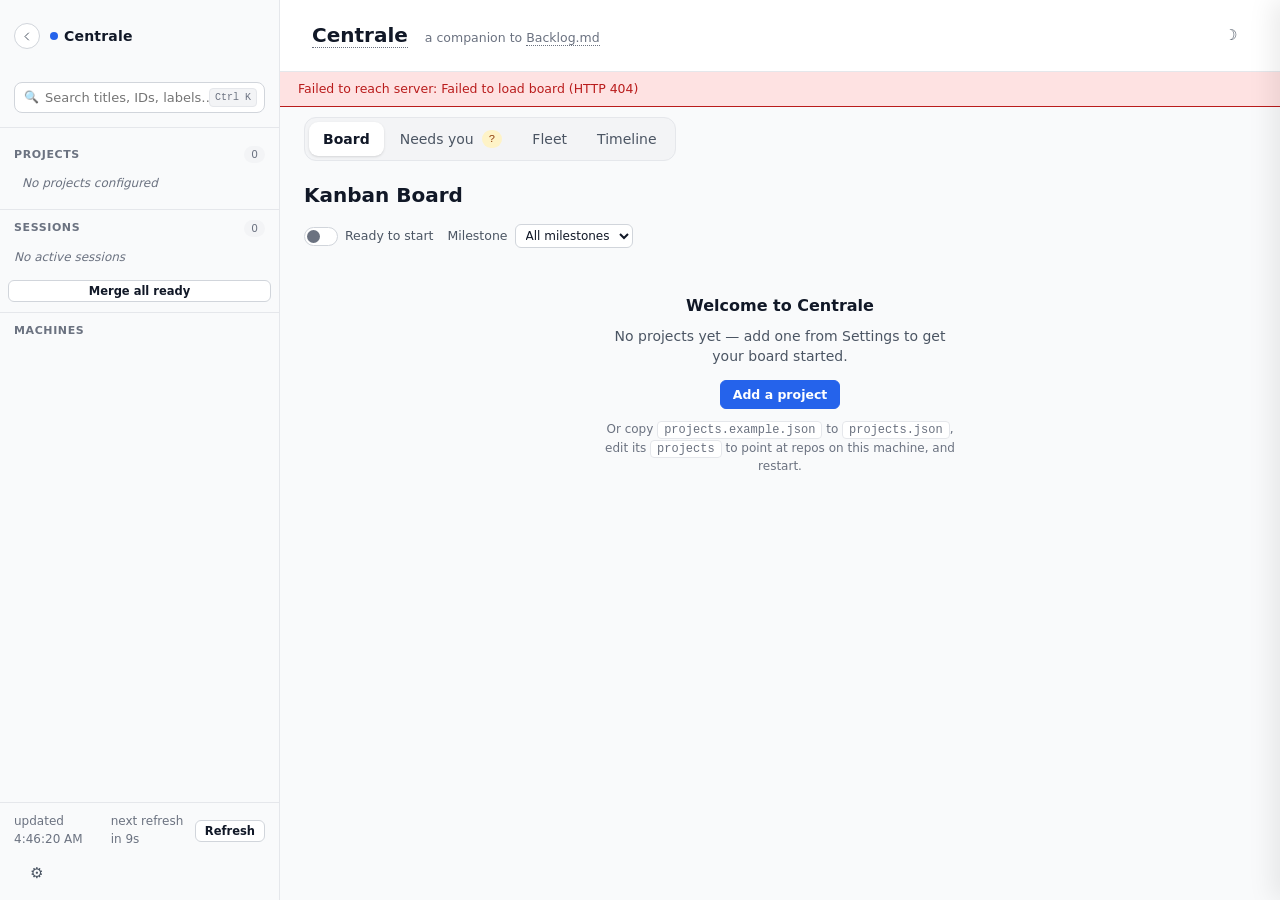
==== commit 9abaf0f0: "v0.6.0: agents on other machines" ====
--- a/static/index.html
+++ b/static/index.html
@@ -113,6 +113,10 @@
           <div id="sessions-list" class="sidebar-list"></div>
           <button type="button" id="harvest-all-btn" class="btn btn-sm" title="Merge every task/&lt;id&gt; branch across all projects whose safety gates all pass">Merge all ready</button>
         </div>
+        <div class="sidebar-section">
+          <div class="sidebar-section-header"><span class="sidebar-section-title">Machines</span></div>
+          <div id="machines-list" class="sidebar-list"></div>
+        </div>
       </nav>
 
       <div id="sidebar-footer" class="sidebar-full-only">
@@ -369,6 +373,34 @@
           <div id="settings-projects-list"></div>
         </div>
       </details>
+
+      <div class="settings-section" id="settings-machines-section">
+        <div class="settings-label">Machines</div>
+        <div class="settings-hint">Other Linux machines that can run project tasks over SSH.</div>
+        <div id="settings-machines-list"></div>
+        <button type="button" id="settings-add-machine-btn" class="btn btn-sm">Add a machine</button>
+        <div class="settings-hint">Machine changes apply live. If a status connection cannot start, Save shows a warning to fix it and restart Centrale.</div>
+        <div id="settings-machine-editor" hidden>
+          <div class="settings-label" id="settings-machine-editor-title">Add a machine</div>
+          <label class="settings-label" for="settings-machine-name">Name</label>
+          <input class="settings-input" id="settings-machine-name" placeholder="e.g. box-d">
+          <label class="settings-label" for="settings-machine-ssh">SSH target</label>
+          <input class="settings-input" id="settings-machine-ssh" placeholder="e.g. user@box-d">
+          <label class="settings-label" for="settings-machine-repo-root">Repository root on machine</label>
+          <input class="settings-input" id="settings-machine-repo-root" placeholder="e.g. ~/repos">
+          <label class="settings-label" for="settings-machine-worktree-root">Worktree root on machine</label>
+          <input class="settings-input" id="settings-machine-worktree-root" placeholder="e.g. ~/worktrees">
+          <label class="settings-label" for="settings-machine-max-agents">Max agents on this machine</label>
+          <input class="settings-input" id="settings-machine-max-agents" type="number" min="1" step="1" placeholder="blank = no limit">
+          <label class="settings-label" for="settings-machine-tmux-socket">tmux socket name (optional)</label>
+          <input class="settings-input" id="settings-machine-tmux-socket" placeholder="blank = default tmux server">
+          <div class="settings-hint">A project's limit counts its agents everywhere; this machine's limit counts agents from every project here. A spawn must fit under both.</div>
+          <div class="settings-field-error" id="settings-error-machines" hidden></div>
+          <button type="button" id="settings-machine-save" class="btn btn-sm">Save machine</button>
+          <button type="button" id="settings-machine-cancel" class="btn btn-sm">Cancel</button>
+        </div>
+        <pre id="settings-machine-check-results" class="settings-machine-check-results" hidden></pre>
+      </div>
 
       <div class="settings-section">
         <div class="settings-label">Add a project</div>
--- a/static/styles.css
+++ b/static/styles.css
@@ -451,6 +451,12 @@
   }
   .chip-checkbox:focus-visible { outline: none; box-shadow: 0 0 0 3px var(--focus-ring); border-radius: 3px; }
   .chip .proj-name { flex: 1 1 auto; min-width: 0; overflow: hidden; text-overflow: ellipsis; white-space: nowrap; }
+  .chip .proj-fetch {
+    font-size: 10px;
+    color: var(--text-faint);
+    flex: none;
+  }
+  .chip .proj-fetch.stale { color: var(--warning); }
   .chip .proj-count {
     flex: none;
     font-size: 10.5px;
@@ -795,6 +801,34 @@
     text-overflow: ellipsis;
     white-space: nowrap;
   }
+  .settings-machine-row {
+    display: flex;
+    flex-wrap: wrap;
+    align-items: center;
+    gap: 6px;
+    margin-bottom: 8px;
+    font-size: 12px;
+  }
+  .settings-machine-row span { flex: 1 1 120px; color: var(--text-dim); }
+  #settings-machine-editor {
+    border: 1px solid var(--border);
+    border-radius: var(--radius-sm);
+    padding: 10px;
+    margin-top: 8px;
+  }
+  #settings-machine-editor .settings-label:not(:first-child) { margin-top: 8px; }
+  #settings-machine-editor .btn { margin-top: 10px; margin-right: 5px; }
+  .settings-machine-check-results {
+    white-space: pre-wrap;
+    overflow-wrap: anywhere;
+    max-height: 240px;
+    overflow-y: auto;
+    border: 1px solid var(--border);
+    border-radius: var(--radius-sm);
+    padding: 8px;
+    font-size: 11px;
+    color: var(--text);
+  }
 
   /* task-78: Agents editor (collapsed <details> section). */
   #settings-agents-section > summary, #settings-projects-section > summary {
@@ -1071,6 +1105,13 @@
   .fleet-k-review { --c: var(--accent); }
   .fleet-k-idle, .fleet-k-unknown { --c: var(--text-faint); }
   .fleet-k-block { --c: var(--danger); }
+  .fleet-k-unreachable { --c: var(--warning); }
+  .fleet-machine { margin-bottom: 18px; }
+  .fleet-machine-head { display: flex; align-items: baseline; gap: 10px; margin: 0 2px 8px; }
+  .fleet-machine-name { font-weight: 700; font-size: 14px; }
+  .fleet-machine-cap { color: var(--text-dim); font-size: 12.5px; }
+  .fleet-machine-cap.full { color: var(--danger); font-weight: 600; }
+  .fleet-machine-reach.down { color: var(--warning); background: var(--warning-dim); border-radius: 999px; padding: 1px 9px; font-size: 11.5px; font-weight: 600; }
   .fleet-empty { color: var(--text-dim); padding: 12px 4px; }
 
   .fleet-grid { display: grid; grid-template-columns: repeat(auto-fill, minmax(min(100%, 340px), 1fr)); gap: 14px; }
@@ -1537,6 +1578,28 @@
     background: transparent;
     border: 1px dashed var(--success);
   }
+  .agent-badge-unreachable {
+    color: var(--warning);
+    background: var(--warning-dim);
+    border: 1px solid var(--warning);
+  }
+  .machine-chip {
+    font-size: 10.5px;
+    font-weight: 600;
+    padding: 1px 7px;
+    border-radius: 999px;
+    color: var(--text-dim);
+    border: 1px solid var(--border-strong);
+  }
+  .machine-chip.location-conflict, .session-machine.location-conflict {
+    color: var(--warning);
+    border-color: var(--warning);
+  }
+  .spawn-machine-label { font-size: 11.5px; color: var(--text-dim); margin-right: 6px; }
+  .spawn-machine-picker { max-width: 100%; }
+  .settings-machine-checks { display: flex; flex-wrap: wrap; gap: 4px 14px; }
+  .settings-machine-checks label { font-size: 12.5px; display: inline-flex; gap: 5px; align-items: center; }
+  .session-machine { font-size: 11.5px; color: var(--text-dim); overflow-wrap: anywhere; }
   .agent-badge-unknown {
     color: var(--text-faint);
     background: var(--bg-input);
@@ -1595,9 +1658,13 @@
   /* task-171: the agent picker offered beside Spawn when the task's
      assignee names no configured agent -- the button keeps the width. */
   .card-footer { gap: 6px; }
-  .card-footer .spawn-agent-picker { flex: 0 0 auto; max-width: 55%; min-width: 0; margin-top: 2px; font-size: 11px; }
+  .card-footer .spawn-agent-picker, .card-footer .spawn-machine-picker { flex: 0 0 auto; max-width: 55%; min-width: 0; margin-top: 2px; font-size: 11px; }
+  /* task-225: with a machine picker too, the pickers share one row and the button takes the next. */
+  .card-footer.card-footer-wrap { flex-wrap: wrap; }
+  .card-footer-wrap .spawn-agent-picker, .card-footer-wrap .spawn-machine-picker { flex: 1 1 40%; max-width: none; }
+  .card-footer-wrap .spawn-inline { flex: 1 1 100%; }
   .card-footer .spawn-inline { flex: 1 1 auto; min-width: 0; }
-  .spawn-agent-picker {
+  .spawn-agent-picker, .spawn-machine-picker {
     background: var(--bg-input);
     border: 1px solid var(--border-strong);
     color: var(--text);
@@ -1606,9 +1673,9 @@
     font-size: 12px;
     font-family: inherit;
   }
-  .spawn-agent-picker:focus { outline: none; border-color: var(--accent); box-shadow: 0 0 0 3px var(--focus-ring); }
+  .spawn-agent-picker:focus, .spawn-machine-picker:focus { outline: none; border-color: var(--accent); box-shadow: 0 0 0 3px var(--focus-ring); }
   .spawn-agent-pick-row { display: flex; margin-bottom: 6px; }
-  .spawn-agent-pick-row .spawn-agent-picker { flex: 1 1 auto; padding: 6px 8px; }
+  .spawn-agent-pick-row .spawn-agent-picker, .spawn-agent-pick-row .spawn-machine-picker { flex: 1 1 auto; padding: 6px 8px; }
   .spawn-status-line.spawn-agent-reason { margin: 0 0 8px; word-break: normal; color: var(--text-dim); }
   .spawn-status-line {
     font-size: 10.5px;
@@ -2528,3 +2595,11 @@
 .phone-foot { font-size: 12px; color: var(--text-faint); text-align: center; padding-top: 4px; }
 .settings-status-links { margin: 6px 0 0; padding-left: 18px; font-family: var(--mono); font-size: 12px; }
 .settings-status-links a { overflow-wrap: anywhere; }
+
+/* task-242: metric colours follow the active theme. */
+.machine-row { padding: 6px 10px; font-size: 11px; line-height: 1.6; }
+.machine-metrics { font-size: 11px; font-weight: normal; }
+.machine-metrics .amber { color: var(--warning); }
+.machine-metrics .red { color: var(--danger); }
+.machine-metrics.unavailable { color: var(--text-faint); }
+.fleet-machine-head { flex-wrap: wrap; }
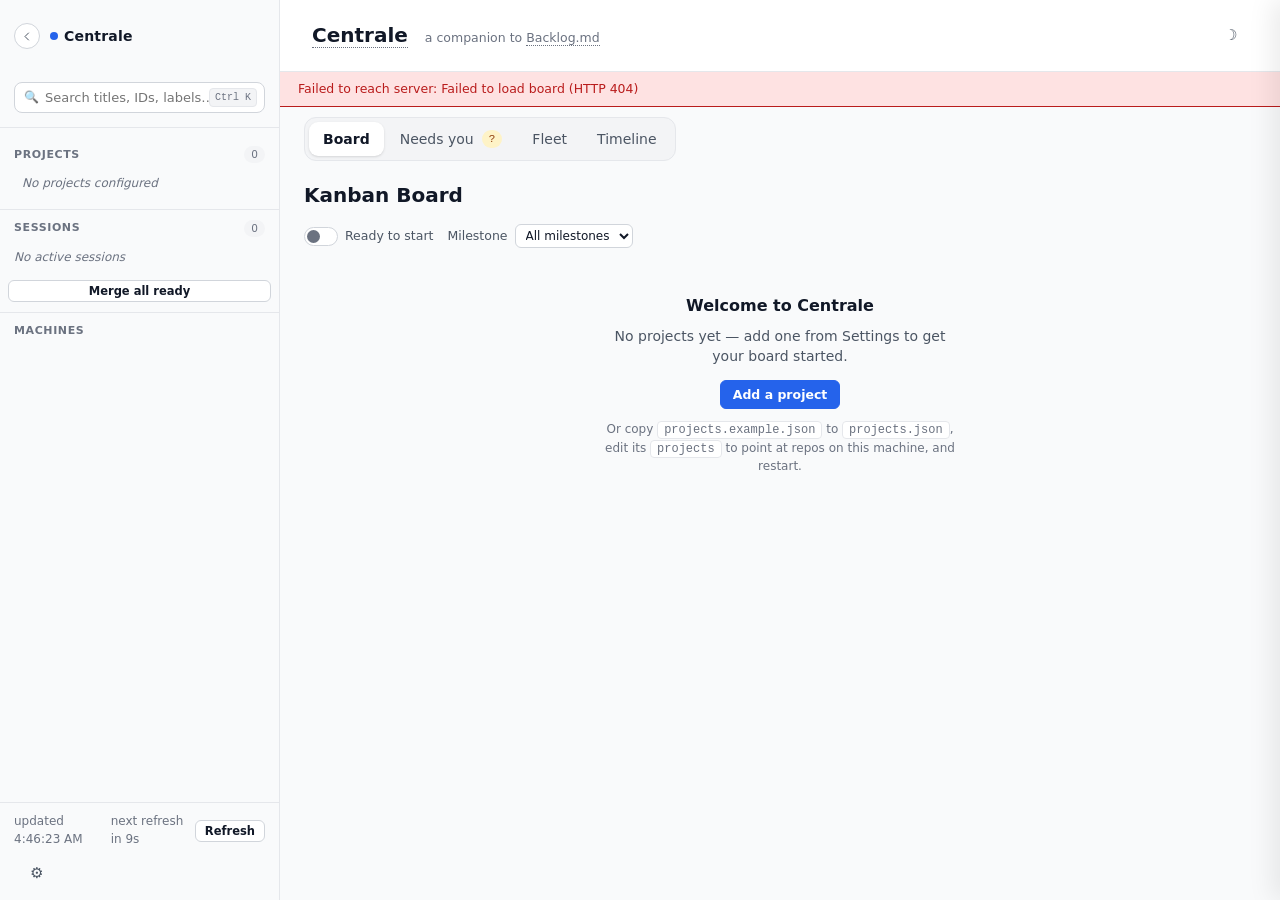
==== commit 56975359: "Centrale v0.7.0 — automatic placement and per-machine limits" ====
--- a/static/index.html
+++ b/static/index.html
@@ -307,6 +307,10 @@
       </div>
 
       <div class="settings-section">
+        <label class="settings-label" for="settings-hub-max-agents">Hub max agents</label>
+        <input type="number" id="settings-hub-max-agents" class="settings-input" min="1" step="1">
+        <div class="settings-hint">All projects on this machine. Blank = no limit.</div>
+        <div id="settings-error-hubMaxAgents" class="settings-field-error" hidden></div>
         <label class="settings-label" for="settings-refresh-interval">Board auto-refresh interval (seconds)</label>
         <input type="number" id="settings-refresh-interval" class="settings-input" min="5" step="1">
         <div class="settings-hint">Only affects future refreshes -- won't change the countdown already running.</div>
--- a/static/styles.css
+++ b/static/styles.css
@@ -2603,3 +2603,12 @@
 .machine-metrics .red { color: var(--danger); }
 .machine-metrics.unavailable { color: var(--text-faint); }
 .fleet-machine-head { flex-wrap: wrap; }
+
+/* task-245: compact per-machine project capacity fields. */
+.settings-machine-checks label[hidden] { display: none; }
+.settings-machine-limit { width: 5em; margin-left: .4em; }
+
+/* Phone metrics wrap beneath each heading, including the single-hub summary. */
+.phone-machine-summary { font-size: 11px; color: var(--text-dim); }
+.phone-page .fleet-machine > .machine-metrics { display: block; margin: 0 0 8px; }
+.phone-page .machine-metrics { white-space: normal; overflow-wrap: anywhere; }
